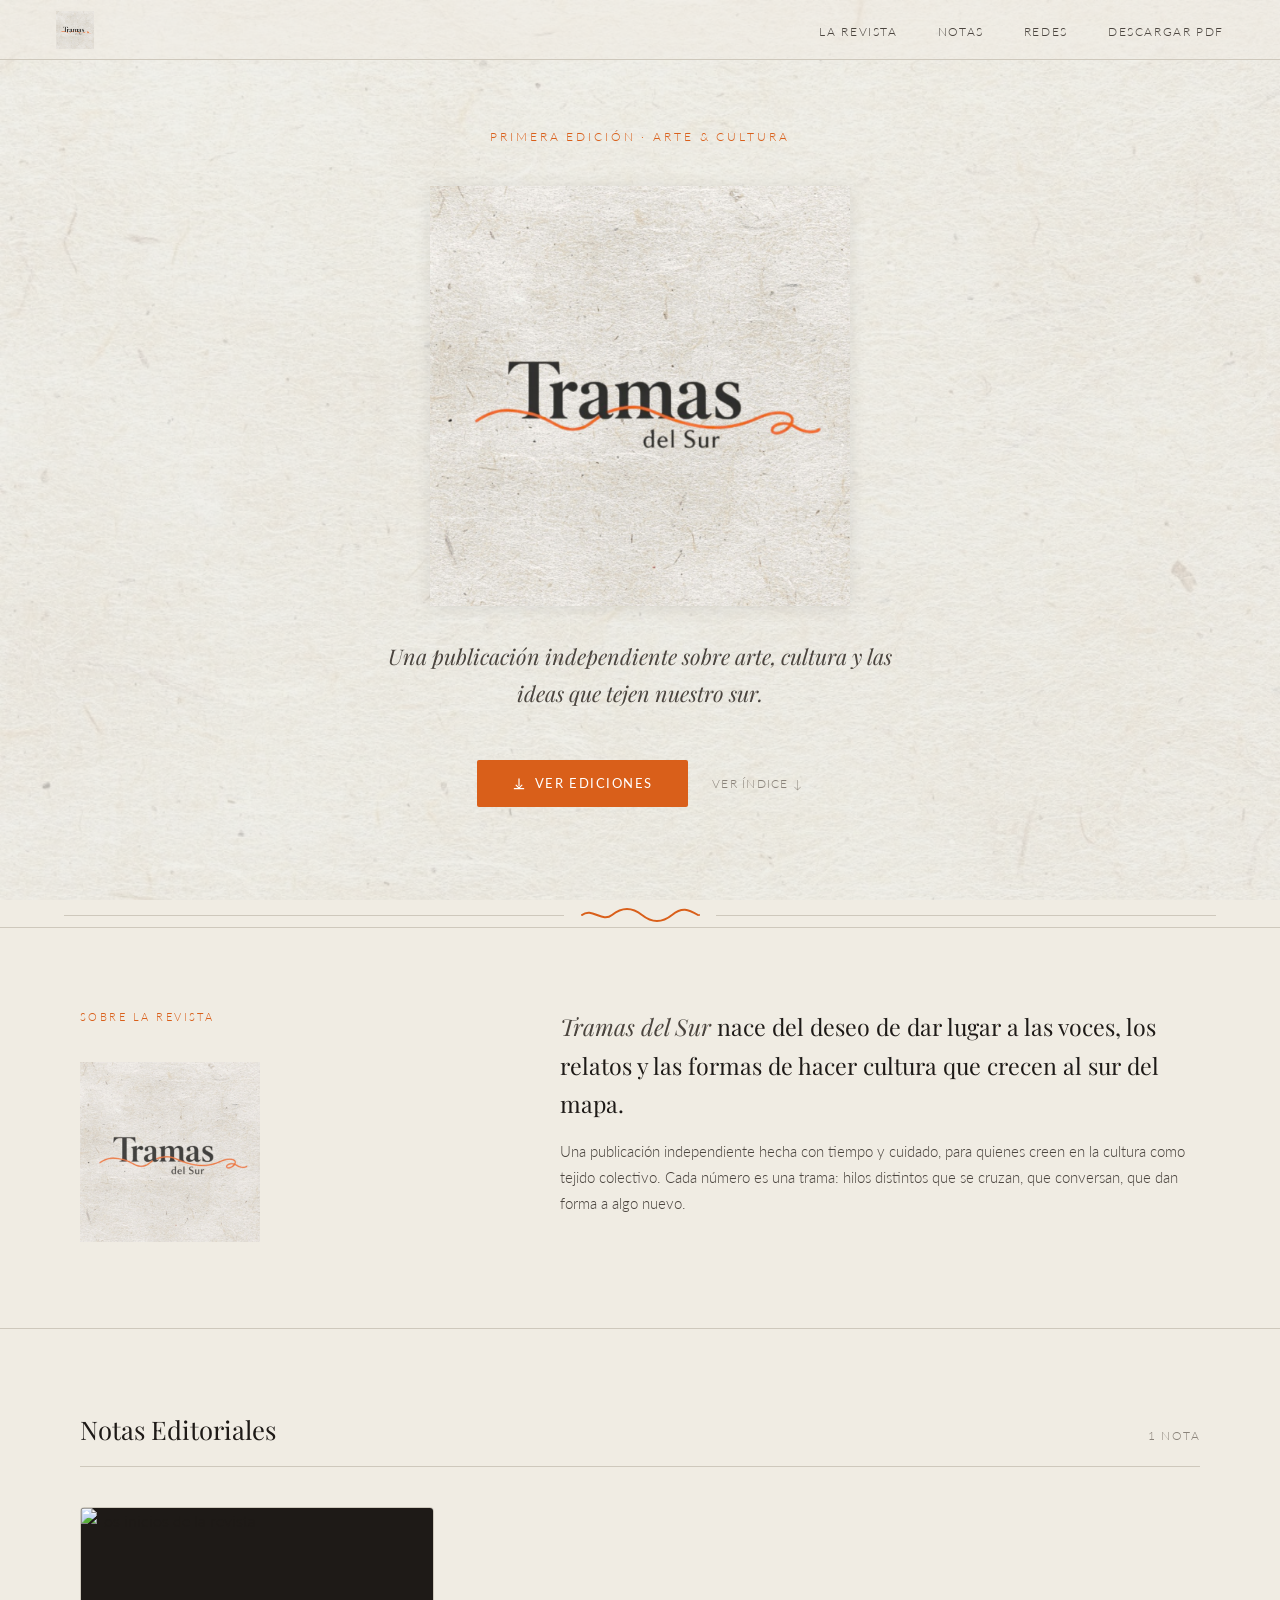
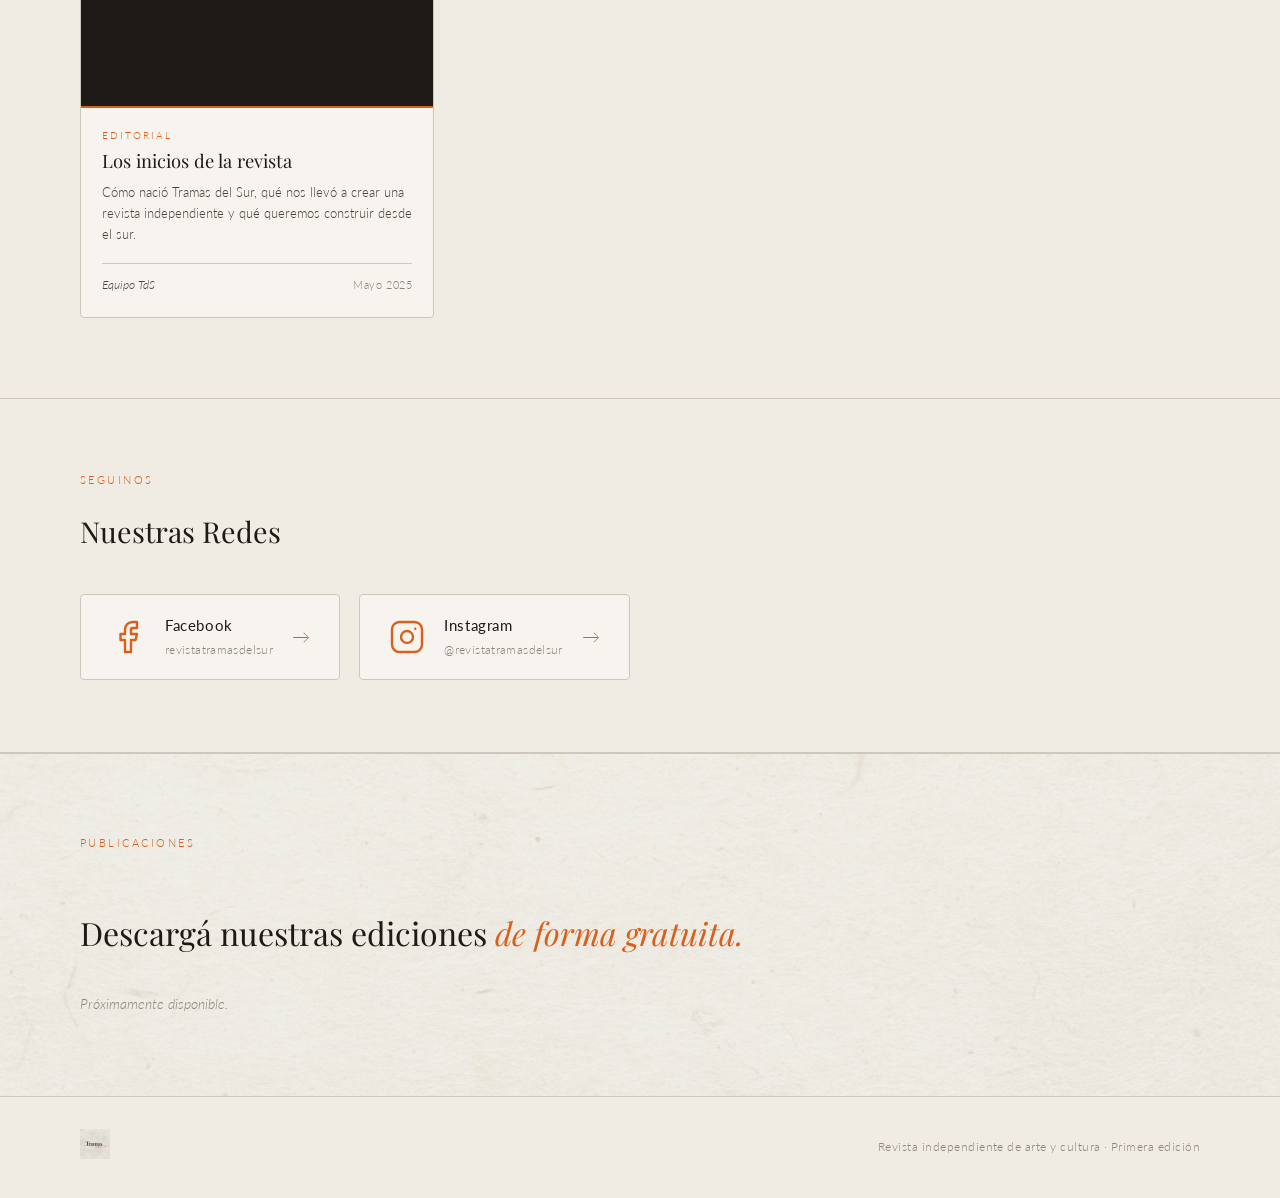
==== index.html @ 33b79761 "agrego notas editoriales" ====
<!DOCTYPE html>
<html lang="es">
<head>
  <meta charset="UTF-8" />
  <meta name="viewport" content="width=device-width, initial-scale=1.0" />
  <title>Tramas del Sur — Revista N°1</title>
  <link rel="preconnect" href="https://fonts.googleapis.com" />
  <link rel="preconnect" href="https://fonts.gstatic.com" crossorigin />
  <link href="https://fonts.googleapis.com/css2?family=Playfair+Display:ital,wght@0,400;0,700;1,400&family=Lato:wght@300;400&display=swap" rel="stylesheet" />
  <style>
    *, *::before, *::after { box-sizing: border-box; margin: 0; padding: 0; }

    :root {
      --ink:      #1e1a17;
      --ink-soft: #4a443e;
      --ink-muted:#8a837a;
      --orange:   #d95f1a;
      --orange-light: #f0813a;
      --paper:    #f0ece3;
      --rule:     #cec8bc;
    }

    html { scroll-behavior: smooth; }

    body {
      background-color: var(--paper);
      background-image: url('imagenes/fondo.jpeg');
      background-size: cover;
      background-attachment: fixed;
      color: var(--ink);
      font-family: 'Lato', sans-serif;
      font-weight: 300;
      font-size: 16px;
      line-height: 1.6;
    }

    /* overlay sobre fondo para no perder legibilidad */
    body::before {
      content: '';
      position: fixed;
      inset: 0;
      background: rgba(240,236,227,0.72);
      z-index: 0;
      pointer-events: none;
    }

    /* todo el contenido encima del overlay */
    nav, main, footer { position: relative; z-index: 1; }

    /* ─── NAV ─── */
    nav {
      position: fixed;
      top: 0; left: 0; right: 0;
      z-index: 100;
      display: flex;
      align-items: center;
      justify-content: space-between;
      padding: 0 3.5rem;
      height: 60px;
      background-image: url('imagenes/fondo.jpeg');
      background-size: cover;
      border-bottom: 1px solid var(--rule);
    }

    nav::before {
      content: '';
      position: absolute;
      inset: 0;
      background: rgba(240,236,227,0.85);
      z-index: 0;
    }

    nav > * { position: relative; z-index: 1; }

    .nav-logo img {
      height: 38px;
      width: auto;
      display: block;
      transition: transform 0.35s cubic-bezier(0.34, 1.56, 0.64, 1);
    }

    .nav-logo img:hover {
      transform: scale(1.12);
    }

    .nav-links {
      display: flex;
      gap: 2.5rem;
      list-style: none;
    }

    .nav-links a {
      font-size: 0.78rem;
      letter-spacing: 0.13em;
      text-transform: uppercase;
      color: var(--ink-soft);
      text-decoration: none;
      transition: color 0.2s;
    }

    .nav-links a:hover { color: var(--orange); }

    /* ─── HERO ─── */
    .hero {
      min-height: 100vh;
      display: flex;
      flex-direction: column;
      align-items: center;
      justify-content: center;
      text-align: center;
      padding: 8rem 2rem 6rem;
    }

    .hero-edition {
      font-size: 0.72rem;
      letter-spacing: 0.25em;
      text-transform: uppercase;
      color: var(--orange);
      margin-bottom: 2.5rem;
    }

    .hero-logo {
      width: min(420px, 80vw);
      margin-bottom: 2rem;
      filter: drop-shadow(0 2px 8px rgba(0,0,0,0.08));
      animation: fadeUp 0.8s 0.2s both;
      transition: transform 0.35s cubic-bezier(0.34, 1.56, 0.64, 1);
      cursor: pointer;
    }

    .hero-logo:hover { transform: scale(1.06); }

    .hero-tagline {
      font-family: 'Playfair Display', serif;
      font-style: italic;
      font-size: clamp(1.05rem, 2.5vw, 1.35rem);
      color: var(--ink-soft);
      max-width: 42ch;
      line-height: 1.7;
      margin-bottom: 3rem;
      animation: fadeUp 0.8s 0.45s both;
    }

    .hero-actions {
      display: flex;
      align-items: center;
      gap: 1.5rem;
      flex-wrap: wrap;
      justify-content: center;
      animation: fadeUp 0.8s 0.6s both;
    }

    .btn-primary {
      display: inline-flex;
      align-items: center;
      gap: 0.55rem;
      padding: 0.85rem 2.2rem;
      background: var(--orange);
      color: #fff;
      font-family: 'Lato', sans-serif;
      font-weight: 400;
      font-size: 0.8rem;
      letter-spacing: 0.12em;
      text-transform: uppercase;
      text-decoration: none;
      border-radius: 2px;
      transition: background 0.2s;
    }

    .btn-primary:hover { background: var(--orange-light); }

    .btn-primary svg {
      width: 14px; height: 14px;
      stroke: #fff; fill: none;
      stroke-width: 2; stroke-linecap: round; stroke-linejoin: round;
    }

    .btn-ghost {
      font-size: 0.78rem;
      letter-spacing: 0.1em;
      text-transform: uppercase;
      color: var(--ink-muted);
      text-decoration: none;
      transition: color 0.2s;
    }

    .btn-ghost:hover { color: var(--orange); }

    /* ─── DIVIDER hilo naranja ─── */
    .thread-divider {
      display: flex;
      align-items: center;
      gap: 1rem;
      padding: 0 4rem;
      margin: 0;
    }

    .thread-line {
      flex: 1;
      height: 1px;
      background: var(--rule);
    }

    .thread-wave {
      flex-shrink: 0;
    }

    /* ─── SECCIONES ─── */
    section {
      padding: 5rem 5rem;
    }

    .section-label {
      font-size: 0.7rem;
      letter-spacing: 0.22em;
      text-transform: uppercase;
      color: var(--orange);
      margin-bottom: 1.2rem;
    }

    /* ─── SOBRE ─── */
    .about {
      display: grid;
      grid-template-columns: 1fr 1.6fr;
      gap: 5rem;
      align-items: start;
      border-top: 1px solid var(--rule);
      border-bottom: 1px solid var(--rule);
    }

    .about-side {
      display: flex;
      flex-direction: column;
      gap: 1rem;
    }

    .about-logo img {
      width: 180px;
      opacity: 0.9;
      transition: transform 0.35s cubic-bezier(0.34, 1.56, 0.64, 1);
      cursor: pointer;
    }

    .about-logo img:hover { transform: scale(1.08); }

    .about-text {
      font-family: 'Playfair Display', serif;
      font-size: 1.45rem;
      font-weight: 400;
      line-height: 1.65;
      color: var(--ink);
    }

    .about-text em { font-style: italic; color: var(--ink-soft); }

    .about-body {
      font-size: 0.92rem;
      color: var(--ink-soft);
      line-height: 1.75;
      margin-top: 1rem;
    }

    /* ─── ÍNDICE ─── */
    #indice { padding-top: 4.5rem; padding-bottom: 4.5rem; }

    .index-header {
      display: flex;
      align-items: baseline;
      justify-content: space-between;
      margin-bottom: 2.5rem;
      padding-bottom: 1rem;
      border-bottom: 1px solid var(--rule);
    }

    .index-h {
      font-family: 'Playfair Display', serif;
      font-size: 1.6rem;
      font-weight: 400;
    }

    .index-num {
      font-size: 0.75rem;
      letter-spacing: 0.12em;
      color: var(--ink-muted);
      text-transform: uppercase;
    }

    .articles-list { display: flex; flex-direction: column; }

    .article-item {
      display: grid;
      grid-template-columns: 2.5rem 1fr auto;
      gap: 1.8rem;
      align-items: start;
      padding: 1.8rem 0.5rem;
      border-bottom: 1px solid var(--rule);
      text-decoration: none;
      color: inherit;
      transition: background 0.15s, padding 0.15s;
      border-radius: 2px;
    }

    .article-item:hover {
      background: rgba(217,95,26,0.05);
      padding-left: 1rem;
      padding-right: 1rem;
      margin: 0 -0.5rem;
    }

    .article-num {
      font-family: 'Playfair Display', serif;
      font-size: 1rem;
      color: var(--orange);
      padding-top: 0.15rem;
    }

    .article-category {
      font-size: 0.67rem;
      letter-spacing: 0.18em;
      text-transform: uppercase;
      color: var(--orange);
      margin-bottom: 0.35rem;
    }

    .article-title {
      font-family: 'Playfair Display', serif;
      font-size: 1.35rem;
      font-weight: 400;
      line-height: 1.25;
      margin-bottom: 0.45rem;
    }

    .article-desc {
      font-size: 0.84rem;
      color: var(--ink-soft);
      line-height: 1.65;
      max-width: 54ch;
    }

    .article-author {
      font-size: 0.74rem;
      color: var(--ink-muted);
      text-align: right;
      white-space: nowrap;
      padding-top: 0.2rem;
      letter-spacing: 0.03em;
    }

    /* ─── REDES ─── */
    .redes {
      padding: 4.5rem 5rem;
      border-top: 1px solid var(--rule);
      border-bottom: 1px solid var(--rule);
    }

    .redes-titulo {
      font-family: 'Playfair Display', serif;
      font-size: 1.8rem;
      font-weight: 400;
      margin-bottom: 2.5rem;
    }

    .redes-grid {
      display: flex;
      gap: 1.2rem;
      flex-wrap: wrap;
    }

    .red-card {
      display: flex;
      align-items: center;
      gap: 1.2rem;
      padding: 1.2rem 1.8rem;
      border: 1px solid var(--rule);
      border-radius: 4px;
      text-decoration: none;
      color: var(--ink);
      background: rgba(255,255,255,0.45);
      transition: border-color 0.2s, background 0.2s, transform 0.25s cubic-bezier(0.34,1.56,0.64,1);
      min-width: 260px;
    }

    .red-card:hover {
      border-color: var(--orange);
      background: rgba(217,95,26,0.05);
      transform: translateY(-3px);
    }

    .red-icon {
      color: var(--orange);
      display: flex;
      align-items: center;
      justify-content: center;
      flex-shrink: 0;
    }

    .red-info {
      display: flex;
      flex-direction: column;
      gap: 0.15rem;
    }

    .red-nombre {
      font-size: 0.92rem;
      font-weight: 400;
      letter-spacing: 0.04em;
    }

    .red-handle {
      font-size: 0.78rem;
      color: var(--ink-muted);
      letter-spacing: 0.03em;
    }

    .red-arrow {
      margin-left: auto;
      color: var(--orange);
      font-size: 1.1rem;
      transition: transform 0.2s;
    }

    .red-card:hover .red-arrow { transform: translateX(4px); }

    @media (max-width: 860px) {
      .redes { padding: 3rem 1.5rem; }
      .red-card { min-width: 100%; }
    }

    /* ─── DESCARGAS DINÁMICAS ─── */
    .cta-band {
      background-image: url('imagenes/fondo.jpeg');
      background-size: cover;
      position: relative;
      overflow: hidden;
      padding: 5rem;
      border-top: 1px solid var(--rule);
    }

    .cta-band::before {
      content: '';
      position: absolute;
      inset: 0;
      background: rgba(240,236,227,0.82);
    }

    .cta-band > * { position: relative; z-index: 1; }

    .cta-inner {
      display: flex;
      flex-direction: column;
      gap: 2.5rem;
    }

    .cta-text {
      font-family: 'Playfair Display', serif;
      font-size: clamp(1.5rem, 3vw, 2rem);
      font-weight: 400;
      line-height: 1.35;
      max-width: 38ch;
    }

    .cta-text em { font-style: italic; color: var(--orange); }

    .downloads-grid {
      display: flex;
      flex-wrap: wrap;
      gap: 1.8rem;
    }

    .downloads-loading,
    .downloads-empty {
      font-size: 0.85rem;
      color: var(--ink-muted);
      font-style: italic;
    }

    /* tarjeta de edición */
    .edition-card {
      display: flex;
      flex-direction: column;
      width: 200px;
      border-radius: 4px;
      overflow: hidden;
      box-shadow: 0 4px 18px rgba(0,0,0,0.10);
      background: var(--paper);
      transition: transform 0.3s cubic-bezier(0.34,1.56,0.64,1), box-shadow 0.3s;
    }

    .edition-card:hover {
      transform: translateY(-6px);
      box-shadow: 0 10px 30px rgba(0,0,0,0.15);
    }

    .edition-cover {
      width: 100%;
      aspect-ratio: 3/4;
      overflow: hidden;
      background: var(--ink);
    }

    .edition-cover img {
      width: 100%;
      height: 100%;
      object-fit: cover;
      display: block;
      transition: transform 0.4s ease;
    }

    .edition-card:hover .edition-cover img {
      transform: scale(1.04);
    }

    .edition-cover-placeholder {
      width: 100%;
      height: 100%;
      display: flex;
      align-items: center;
      justify-content: center;
      background: var(--ink);
    }

    .edition-cover-placeholder span {
      font-family: 'Playfair Display', serif;
      font-size: 2rem;
      color: rgba(255,255,255,0.25);
    }

    .edition-info {
      padding: 1rem 1.1rem 1.1rem;
      display: flex;
      flex-direction: column;
      gap: 0.15rem;
      border-top: 2px solid var(--orange);
    }

    .edition-label {
      font-size: 0.62rem;
      letter-spacing: 0.2em;
      text-transform: uppercase;
      color: var(--ink-muted);
    }

    .edition-num {
      font-family: 'Playfair Display', serif;
      font-size: 1.15rem;
      font-weight: 400;
      color: var(--ink);
      margin-bottom: 0.7rem;
    }

    .edition-btn {
      display: inline-flex;
      align-items: center;
      gap: 0.45rem;
      padding: 0.55rem 1rem;
      background: var(--ink);
      color: #fff;
      font-size: 0.72rem;
      letter-spacing: 0.12em;
      text-transform: uppercase;
      text-decoration: none;
      border-radius: 2px;
      transition: background 0.2s;
      align-self: flex-start;
    }

    .edition-btn:hover { background: var(--orange); }

    .edition-btn svg {
      width: 12px; height: 12px;
      stroke: #fff; fill: none;
      stroke-width: 2.2;
      stroke-linecap: round; stroke-linejoin: round;
      transition: transform 0.2s;
    }

    .edition-btn:hover svg { transform: translateY(2px); }

    @media (max-width: 860px) {
      .cta-band { padding: 3rem 1.5rem; }
      .edition-card { width: calc(50% - 0.9rem); }
    }

    @media (max-width: 480px) {
      .edition-card { width: 100%; max-width: 220px; }
    }

    /* ─── NOTAS EDITORIALES ─── */
    .notas-grid {
      display: grid;
      grid-template-columns: repeat(auto-fill, minmax(260px, 1fr));
      gap: 1.8rem;
    }

    .nota-card {
      display: flex;
      flex-direction: column;
      text-decoration: none;
      color: inherit;
      border-radius: 4px;
      overflow: hidden;
      border: 1px solid var(--rule);
      background: rgba(255,255,255,0.45);
      transition: transform 0.3s cubic-bezier(0.34,1.56,0.64,1), box-shadow 0.3s;
    }

    .nota-card:hover {
      transform: translateY(-5px);
      box-shadow: 0 10px 28px rgba(0,0,0,0.10);
    }

    .nota-thumb {
      width: 100%;
      aspect-ratio: 16/9;
      overflow: hidden;
      background: var(--ink);
    }

    .nota-thumb img {
      width: 100%; height: 100%;
      object-fit: cover;
      display: block;
      transition: transform 0.4s ease;
    }

    .nota-card:hover .nota-thumb img { transform: scale(1.04); }

    .nota-thumb--placeholder {
      display: flex;
      align-items: center;
      justify-content: center;
      background: linear-gradient(135deg, #1e1a17 60%, #3a2e28);
    }

    .nota-thumb--placeholder span {
      font-family: 'Playfair Display', serif;
      font-size: 2.5rem;
      color: rgba(255,255,255,0.15);
    }

    .nota-body {
      padding: 1.2rem 1.3rem 1.4rem;
      display: flex;
      flex-direction: column;
      gap: 0.3rem;
      flex: 1;
      border-top: 2px solid var(--orange);
    }

    .nota-categoria {
      font-size: 0.65rem;
      letter-spacing: 0.2em;
      text-transform: uppercase;
      color: var(--orange);
    }

    .nota-titulo {
      font-family: 'Playfair Display', serif;
      font-size: 1.15rem;
      font-weight: 400;
      line-height: 1.3;
      margin-bottom: 0.3rem;
    }

    .nota-desc {
      font-size: 0.82rem;
      color: var(--ink-soft);
      line-height: 1.6;
      flex: 1;
    }

    .nota-meta {
      display: flex;
      justify-content: space-between;
      align-items: center;
      margin-top: 0.8rem;
      padding-top: 0.7rem;
      border-top: 1px solid var(--rule);
      gap: 0.5rem;
    }

    .nota-autor {
      font-size: 0.75rem;
      color: var(--ink-soft);
      font-style: italic;
    }

    .nota-fecha {
      font-size: 0.7rem;
      color: var(--ink-muted);
      letter-spacing: 0.05em;
      white-space: nowrap;
    }

    @media (max-width: 860px) {
      .notas-grid { grid-template-columns: 1fr 1fr; gap: 1.2rem; }
    }

    @media (max-width: 520px) {
      .notas-grid { grid-template-columns: 1fr; }
    }

    /* ─── FOOTER ─── */
    footer {
      padding: 2rem 5rem;
      border-top: 1px solid var(--rule);
      display: flex;
      align-items: center;
      justify-content: space-between;
      background: rgba(240,236,227,0.6);
    }

    .footer-logo img {
      height: 30px;
      transition: transform 0.35s cubic-bezier(0.34, 1.56, 0.64, 1);
      cursor: pointer;
    }

    .footer-logo img:hover { transform: scale(1.1); }

    .footer-copy {
      font-size: 0.74rem;
      color: var(--ink-muted);
      letter-spacing: 0.04em;
    }

    /* ─── ANIMATIONS ─── */
    @keyframes fadeUp {
      from { opacity: 0; transform: translateY(18px); }
      to   { opacity: 1; transform: translateY(0); }
    }

    .hero-edition { animation: fadeUp 0.6s 0.05s both; }

    /* ─── RESPONSIVE ─── */
    @media (max-width: 860px) {
      nav { padding: 0 1.5rem; }
      .nav-links { display: none; }
      section { padding: 3rem 1.5rem; }
      .about { grid-template-columns: 1fr; gap: 2rem; }
      .article-item { grid-template-columns: 2rem 1fr; }
      .article-author { display: none; }
      .cta-band { flex-direction: column; align-items: flex-start; padding: 3rem 1.5rem; }
      footer { flex-direction: column; gap: 0.6rem; align-items: flex-start; padding: 1.5rem; }
      .thread-divider { padding: 0 1.5rem; }
    }
  </style>
</head>
<body>

  <nav>
    <a href="#" class="nav-logo">
      <img src="imagenes/logo.jpeg" alt="Tramas del Sur" />
    </a>
    <ul class="nav-links">
      <li><a href="#sobre">La revista</a></li>
      <li><a href="#notas">Notas</a></li>
      <li><a href="#redes">Redes</a></li>
      <li><a href="#descargas">Descargar PDF</a></li>
    </ul>
  </nav>

  <main>

    <!-- HERO -->
    <section class="hero">
      <p class="hero-edition">Primera edición · Arte &amp; Cultura</p>
      <img src="imagenes/logo.jpeg" alt="Tramas del Sur" class="hero-logo" />
      <p class="hero-tagline">Una publicación independiente sobre arte, cultura y las ideas que tejen nuestro sur.</p>
      <div class="hero-actions">
        <a href="#descargas" class="btn-primary">
          <svg viewBox="0 0 24 24"><path d="M12 3v12M7 14l5 5 5-5M4 20h16"/></svg>
          Ver ediciones
        </a>
        <a href="#indice" class="btn-ghost">Ver índice ↓</a>
      </div>
    </section>

    <!-- HILO DECORATIVO -->
    <div class="thread-divider">
      <div class="thread-line"></div>
      <svg class="thread-wave" width="120" height="24" viewBox="0 0 120 24" fill="none" xmlns="http://www.w3.org/2000/svg">
        <path d="M2 12 C12 4, 22 20, 32 12 S52 4, 62 12 S82 20, 92 12 S108 6, 118 12" stroke="#d95f1a" stroke-width="2" stroke-linecap="round" fill="none"/>
        <path d="M118 12 Q122 10, 124 8 Q126 10, 124 14 Q122 14, 118 12Z" fill="#d95f1a"/>
      </svg>
      <div class="thread-line"></div>
    </div>

    <!-- SOBRE -->
    <section class="about" id="sobre">
      <div class="about-side">
        <p class="section-label">Sobre la revista</p>
        <div class="about-logo">
          <img src="imagenes/logo.jpeg" alt="Tramas del Sur" />
        </div>
      </div>
      <div>
        <p class="about-text">
          <em>Tramas del Sur</em> nace del deseo de dar lugar a las voces, los relatos y las formas de hacer cultura que crecen al sur del mapa.
        </p>
        <p class="about-body">
          Una publicación independiente hecha con tiempo y cuidado, para quienes creen en la cultura como tejido colectivo. Cada número es una trama: hilos distintos que se cruzan, que conversan, que dan forma a algo nuevo.
        </p>
      </div>
    </section>

    <!-- NOTAS EDITORIALES -->
    <section id="notas">
      <div class="index-header">
        <h2 class="index-h">Notas Editoriales</h2>
        <span class="index-num" id="notas-count"></span>
      </div>
      <div class="notas-grid" id="notas-grid">
        <p class="downloads-loading">Cargando notas…</p>
      </div>
    </section>

    <script>
      (async function() {
        const grid = document.getElementById('notas-grid');
        const count = document.getElementById('notas-count');

        try {
          const res = await fetch('editorial/index.json');
          if (!res.ok) throw new Error('No se encontró el índice');
          const notas = await res.json();

          grid.innerHTML = '';

          if (!notas.length) {
            grid.innerHTML = '<p class="downloads-empty">Próximamente.</p>';
            return;
          }

          count.textContent = notas.length === 1 ? '1 nota' : `${notas.length} notas`;

          notas.forEach((nota, i) => {
            const num = String(i + 1).padStart(2, '0');
            const imgTag = nota.imagen
              ? `<div class="nota-thumb"><img src="editorial/${nota.imagen}" alt="${nota.titulo}" /></div>`
              : `<div class="nota-thumb nota-thumb--placeholder"><span>${num}</span></div>`;

            const card = document.createElement('a');
            card.href = `editorial/${nota.archivo}`;
            card.className = 'nota-card';
            card.innerHTML = `
              ${imgTag}
              <div class="nota-body">
                <p class="nota-categoria">${nota.categoria || 'Nota'}</p>
                <h3 class="nota-titulo">${nota.titulo}</h3>
                <p class="nota-desc">${nota.descripcion || ''}</p>
                <div class="nota-meta">
                  ${nota.autor ? `<span class="nota-autor">${nota.autor}</span>` : ''}
                  ${nota.fecha  ? `<span class="nota-fecha">${nota.fecha}</span>`  : ''}
                </div>
              </div>
            `;
            grid.appendChild(card);
          });

        } catch (e) {
          grid.innerHTML = '<p class="downloads-empty">No hay notas disponibles aún.</p>';
        }
      })();
    </script>

    <!-- REDES -->
    <section class="redes" id="redes">
      <p class="section-label">Seguinos</p>
      <h2 class="redes-titulo">Nuestras Redes</h2>
      <div class="redes-grid">
        <a href="https://www.facebook.com/revistatramasdelsur" target="_blank" rel="noopener" class="red-card">
          <div class="red-icon">
            <svg xmlns="http://www.w3.org/2000/svg" viewBox="0 0 24 24" width="36" height="36" fill="none" stroke="currentColor" stroke-width="1.6" stroke-linecap="round" stroke-linejoin="round">
              <path d="M18 2h-3a5 5 0 0 0-5 5v3H7v4h3v8h4v-8h3l1-4h-4V7a1 1 0 0 1 1-1h3z"/>
            </svg>
          </div>
          <div class="red-info">
            <span class="red-nombre">Facebook</span>
            <span class="red-handle">revistatramasdelsur</span>
          </div>
          <div class="red-arrow">→</div>
        </a>

        <a href="https://www.instagram.com/revistatramasdelsur?igsh=MWpoNmkwczdpbGJtcQ==" target="_blank" rel="noopener" class="red-card">
          <div class="red-icon">
            <svg xmlns="http://www.w3.org/2000/svg" viewBox="0 0 24 24" width="36" height="36" fill="none" stroke="currentColor" stroke-width="1.6" stroke-linecap="round" stroke-linejoin="round">
              <rect x="2" y="2" width="20" height="20" rx="5" ry="5"/>
              <circle cx="12" cy="12" r="4"/>
              <circle cx="17.5" cy="6.5" r="0.8" fill="currentColor" stroke="none"/>
            </svg>
          </div>
          <div class="red-info">
            <span class="red-nombre">Instagram</span>
            <span class="red-handle">@revistatramasdelsur</span>
          </div>
          <div class="red-arrow">→</div>
        </a>
      </div>
    </section>

    <!-- DESCARGAS -->
    <div class="cta-band" id="descargas">
      <div class="cta-inner">
        <p class="section-label">Publicaciones</p>
        <p class="cta-text">Descargá nuestras ediciones <em>de forma gratuita.</em></p>
        <div class="downloads-grid" id="downloads-grid">
          <div class="downloads-loading">Buscando ediciones…</div>
        </div>
      </div>
    </div>

    <script>
      (async function() {
        const grid = document.getElementById('downloads-grid');
        const MAX_EDITIONS = 20;

        async function exists(url) {
          try {
            const r = await fetch(url, { method: 'HEAD' });
            return r.ok;
          } catch { return false; }
        }

        const found = [];
        for (let i = 1; i <= MAX_EDITIONS; i++) {
          const pdf = `documentos/rtds${i}.pdf`;
          if (await exists(pdf)) {
            const img = `documentos/rtds${i}.jpeg`;
            const hasImg = await exists(img);
            found.push({ num: i, pdf, img: hasImg ? img : null });
          }
        }

        grid.innerHTML = '';

        if (found.length === 0) {
          grid.innerHTML = '<p class="downloads-empty">Próximamente disponible.</p>';
          return;
        }

        found.forEach(({ num, pdf, img }) => {
          const card = document.createElement('div');
          card.className = 'edition-card';
          card.innerHTML = `
            <div class="edition-cover">
              ${img
                ? `<img src="${img}" alt="Portada Edición N° ${num}" />`
                : `<div class="edition-cover-placeholder">
                     <span>N°${num}</span>
                   </div>`
              }
            </div>
            <div class="edition-info">
              <span class="edition-label">Edición</span>
              <span class="edition-num">N° ${num}</span>
              <a href="${pdf}" download class="edition-btn">
                <svg viewBox="0 0 24 24" fill="none" stroke="currentColor" stroke-width="2" stroke-linecap="round" stroke-linejoin="round">
                  <path d="M12 3v12M7 14l5 5 5-5M4 20h16"/>
                </svg>
                Descargar
              </a>
            </div>
          `;
          grid.appendChild(card);
        });
      })();
    </script>

  </main>

  <footer>
    <div class="footer-logo">
      <img src="imagenes/logo.jpeg" alt="Tramas del Sur" />
    </div>
    <span class="footer-copy">Revista independiente de arte y cultura · Primera edición</span>
  </footer>

</body>
</html>
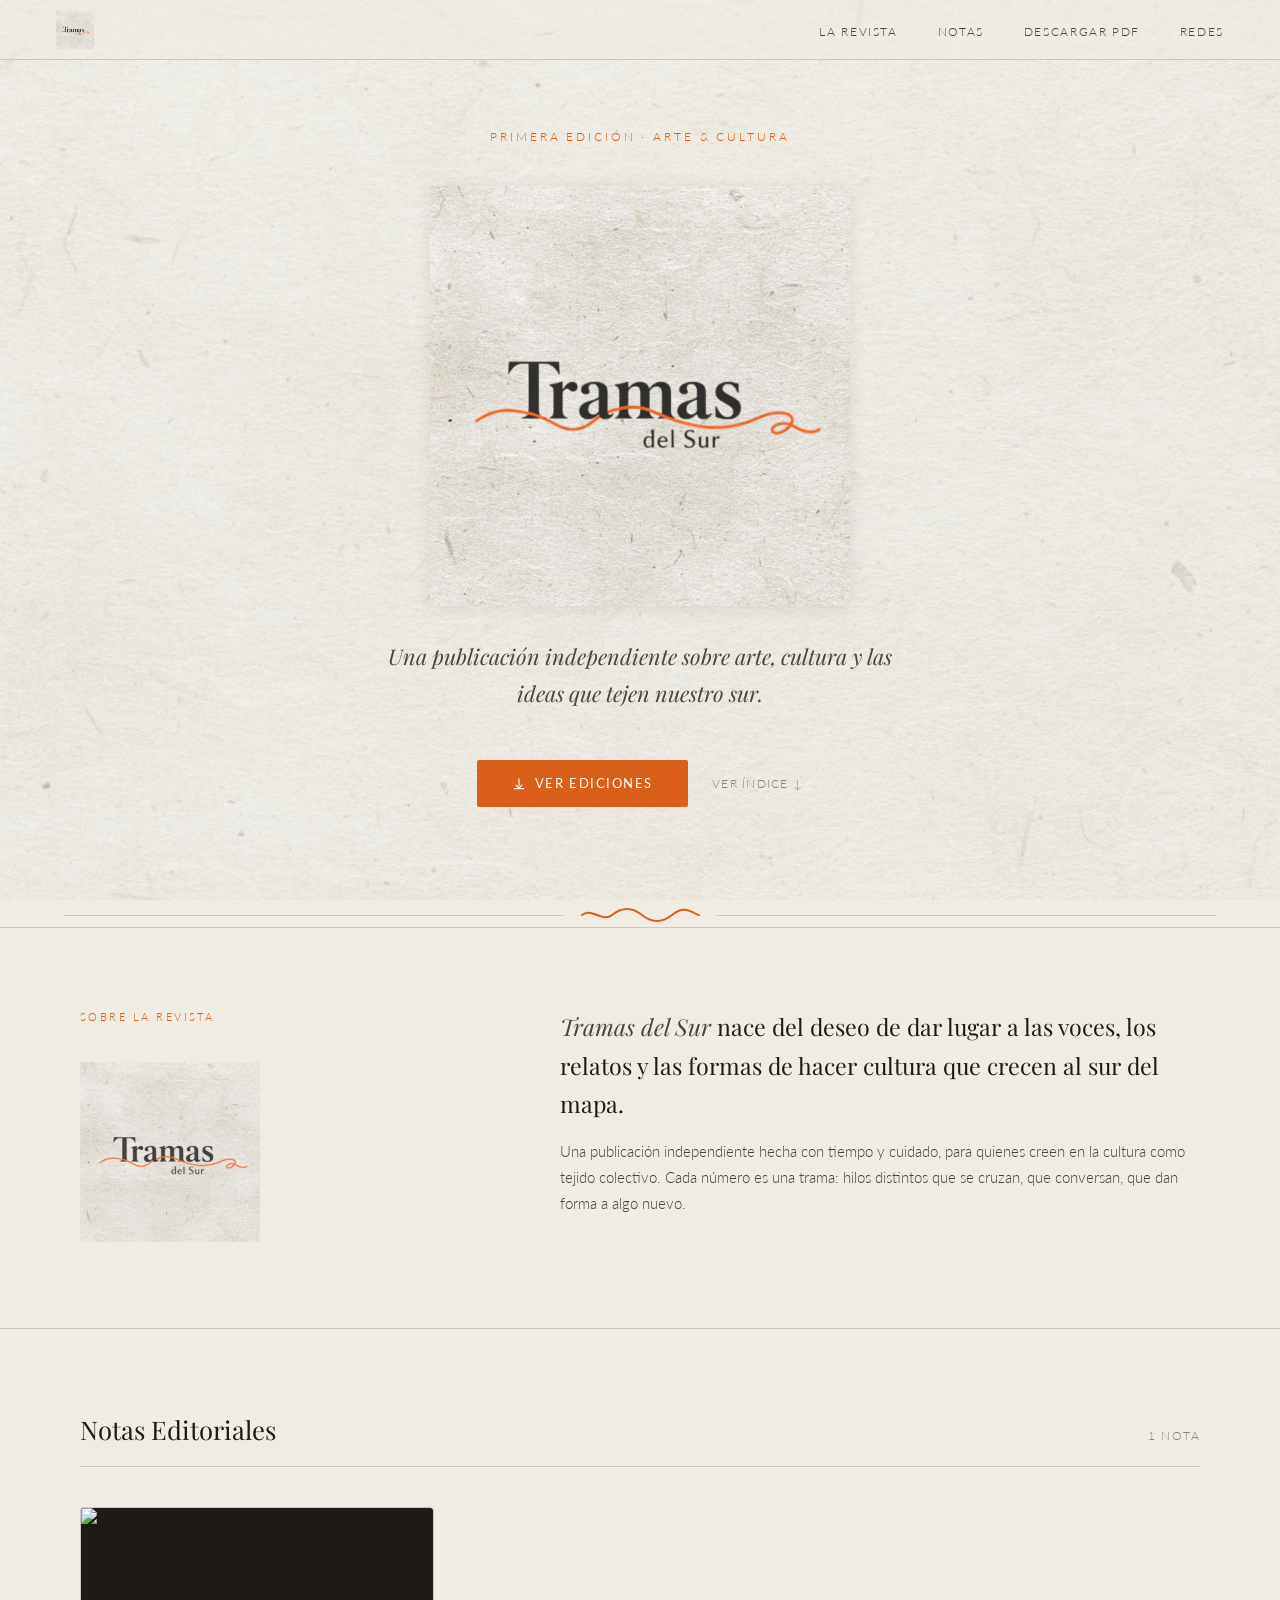
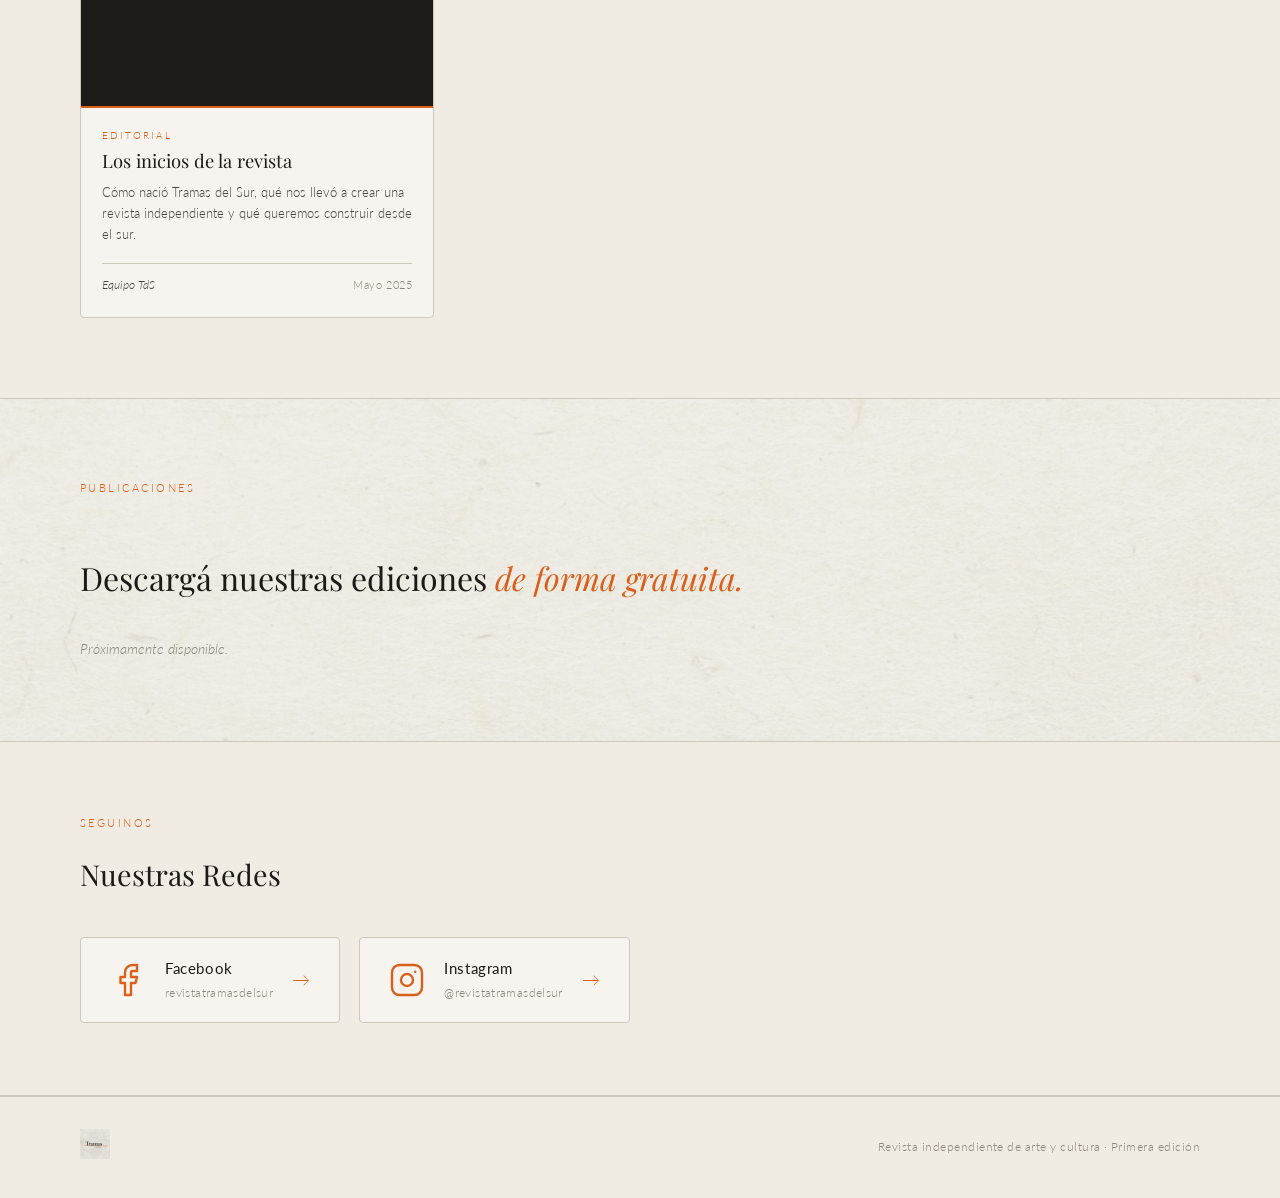
==== commit 6ba51a2a: "orden de secciones" ====
--- a/index.html
+++ b/index.html
@@ -755,8 +755,8 @@
     <ul class="nav-links">
       <li><a href="#sobre">La revista</a></li>
       <li><a href="#notas">Notas</a></li>
+      <li><a href="#descargas">Descargar PDF</a></li>
       <li><a href="#redes">Redes</a></li>
-      <li><a href="#descargas">Descargar PDF</a></li>
     </ul>
   </nav>
 
@@ -804,7 +804,7 @@
       </div>
     </section>
 
-    <!-- NOTAS EDITORIALES -->
+    <!-- 1. NOTAS EDITORIALES -->
     <section id="notas">
       <div class="index-header">
         <h2 class="index-h">Notas Editoriales</h2>
@@ -864,42 +864,7 @@
       })();
     </script>
 
-    <!-- REDES -->
-    <section class="redes" id="redes">
-      <p class="section-label">Seguinos</p>
-      <h2 class="redes-titulo">Nuestras Redes</h2>
-      <div class="redes-grid">
-        <a href="https://www.facebook.com/revistatramasdelsur" target="_blank" rel="noopener" class="red-card">
-          <div class="red-icon">
-            <svg xmlns="http://www.w3.org/2000/svg" viewBox="0 0 24 24" width="36" height="36" fill="none" stroke="currentColor" stroke-width="1.6" stroke-linecap="round" stroke-linejoin="round">
-              <path d="M18 2h-3a5 5 0 0 0-5 5v3H7v4h3v8h4v-8h3l1-4h-4V7a1 1 0 0 1 1-1h3z"/>
-            </svg>
-          </div>
-          <div class="red-info">
-            <span class="red-nombre">Facebook</span>
-            <span class="red-handle">revistatramasdelsur</span>
-          </div>
-          <div class="red-arrow">→</div>
-        </a>
-
-        <a href="https://www.instagram.com/revistatramasdelsur?igsh=MWpoNmkwczdpbGJtcQ==" target="_blank" rel="noopener" class="red-card">
-          <div class="red-icon">
-            <svg xmlns="http://www.w3.org/2000/svg" viewBox="0 0 24 24" width="36" height="36" fill="none" stroke="currentColor" stroke-width="1.6" stroke-linecap="round" stroke-linejoin="round">
-              <rect x="2" y="2" width="20" height="20" rx="5" ry="5"/>
-              <circle cx="12" cy="12" r="4"/>
-              <circle cx="17.5" cy="6.5" r="0.8" fill="currentColor" stroke="none"/>
-            </svg>
-          </div>
-          <div class="red-info">
-            <span class="red-nombre">Instagram</span>
-            <span class="red-handle">@revistatramasdelsur</span>
-          </div>
-          <div class="red-arrow">→</div>
-        </a>
-      </div>
-    </section>
-
-    <!-- DESCARGAS -->
+    <!-- 2. DESCARGAS -->
     <div class="cta-band" id="descargas">
       <div class="cta-inner">
         <p class="section-label">Publicaciones</p>
@@ -967,6 +932,41 @@
       })();
     </script>
 
+    <!-- 3. REDES -->
+    <section class="redes" id="redes">
+      <p class="section-label">Seguinos</p>
+      <h2 class="redes-titulo">Nuestras Redes</h2>
+      <div class="redes-grid">
+        <a href="https://www.facebook.com/revistatramasdelsur" target="_blank" rel="noopener" class="red-card">
+          <div class="red-icon">
+            <svg xmlns="http://www.w3.org/2000/svg" viewBox="0 0 24 24" width="36" height="36" fill="none" stroke="currentColor" stroke-width="1.6" stroke-linecap="round" stroke-linejoin="round">
+              <path d="M18 2h-3a5 5 0 0 0-5 5v3H7v4h3v8h4v-8h3l1-4h-4V7a1 1 0 0 1 1-1h3z"/>
+            </svg>
+          </div>
+          <div class="red-info">
+            <span class="red-nombre">Facebook</span>
+            <span class="red-handle">revistatramasdelsur</span>
+          </div>
+          <div class="red-arrow">→</div>
+        </a>
+
+        <a href="https://www.instagram.com/revistatramasdelsur?igsh=MWpoNmkwczdpbGJtcQ==" target="_blank" rel="noopener" class="red-card">
+          <div class="red-icon">
+            <svg xmlns="http://www.w3.org/2000/svg" viewBox="0 0 24 24" width="36" height="36" fill="none" stroke="currentColor" stroke-width="1.6" stroke-linecap="round" stroke-linejoin="round">
+              <rect x="2" y="2" width="20" height="20" rx="5" ry="5"/>
+              <circle cx="12" cy="12" r="4"/>
+              <circle cx="17.5" cy="6.5" r="0.8" fill="currentColor" stroke="none"/>
+            </svg>
+          </div>
+          <div class="red-info">
+            <span class="red-nombre">Instagram</span>
+            <span class="red-handle">@revistatramasdelsur</span>
+          </div>
+          <div class="red-arrow">→</div>
+        </a>
+      </div>
+    </section>
+
   </main>
 
   <footer>
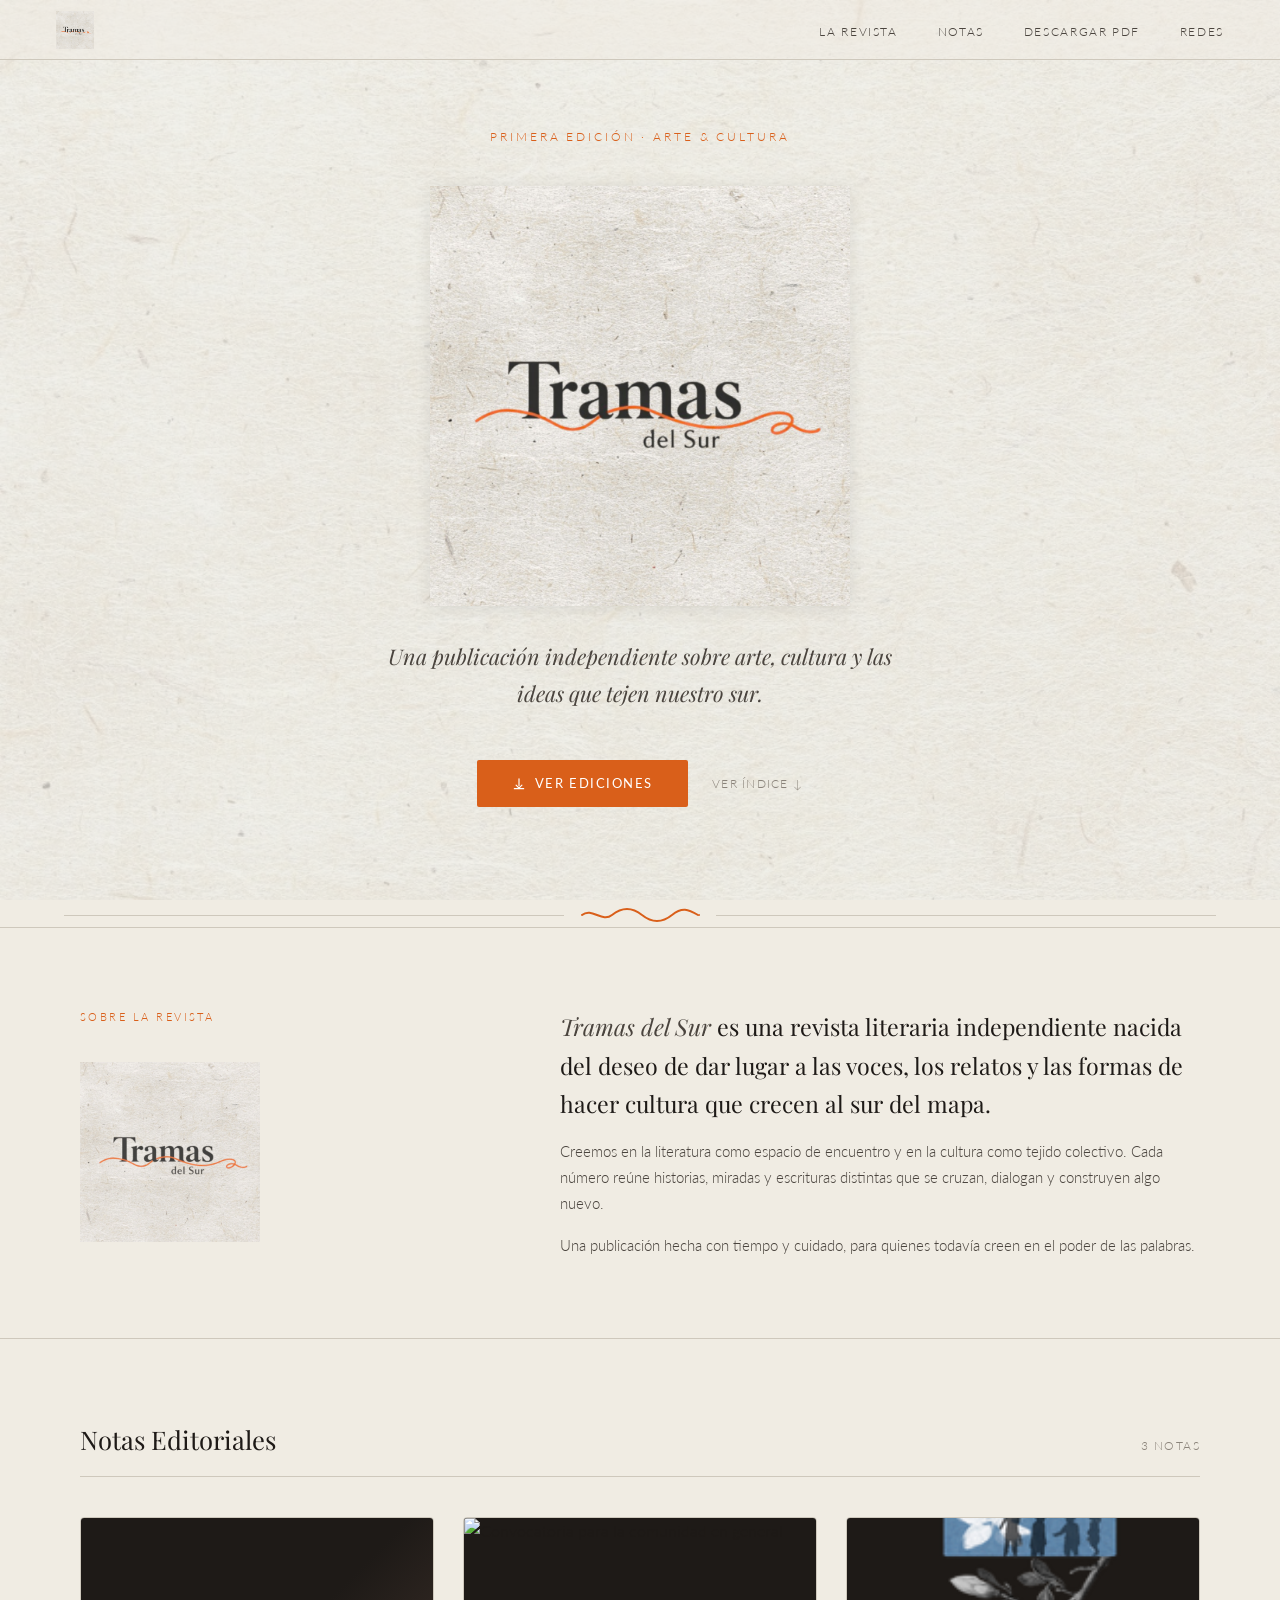
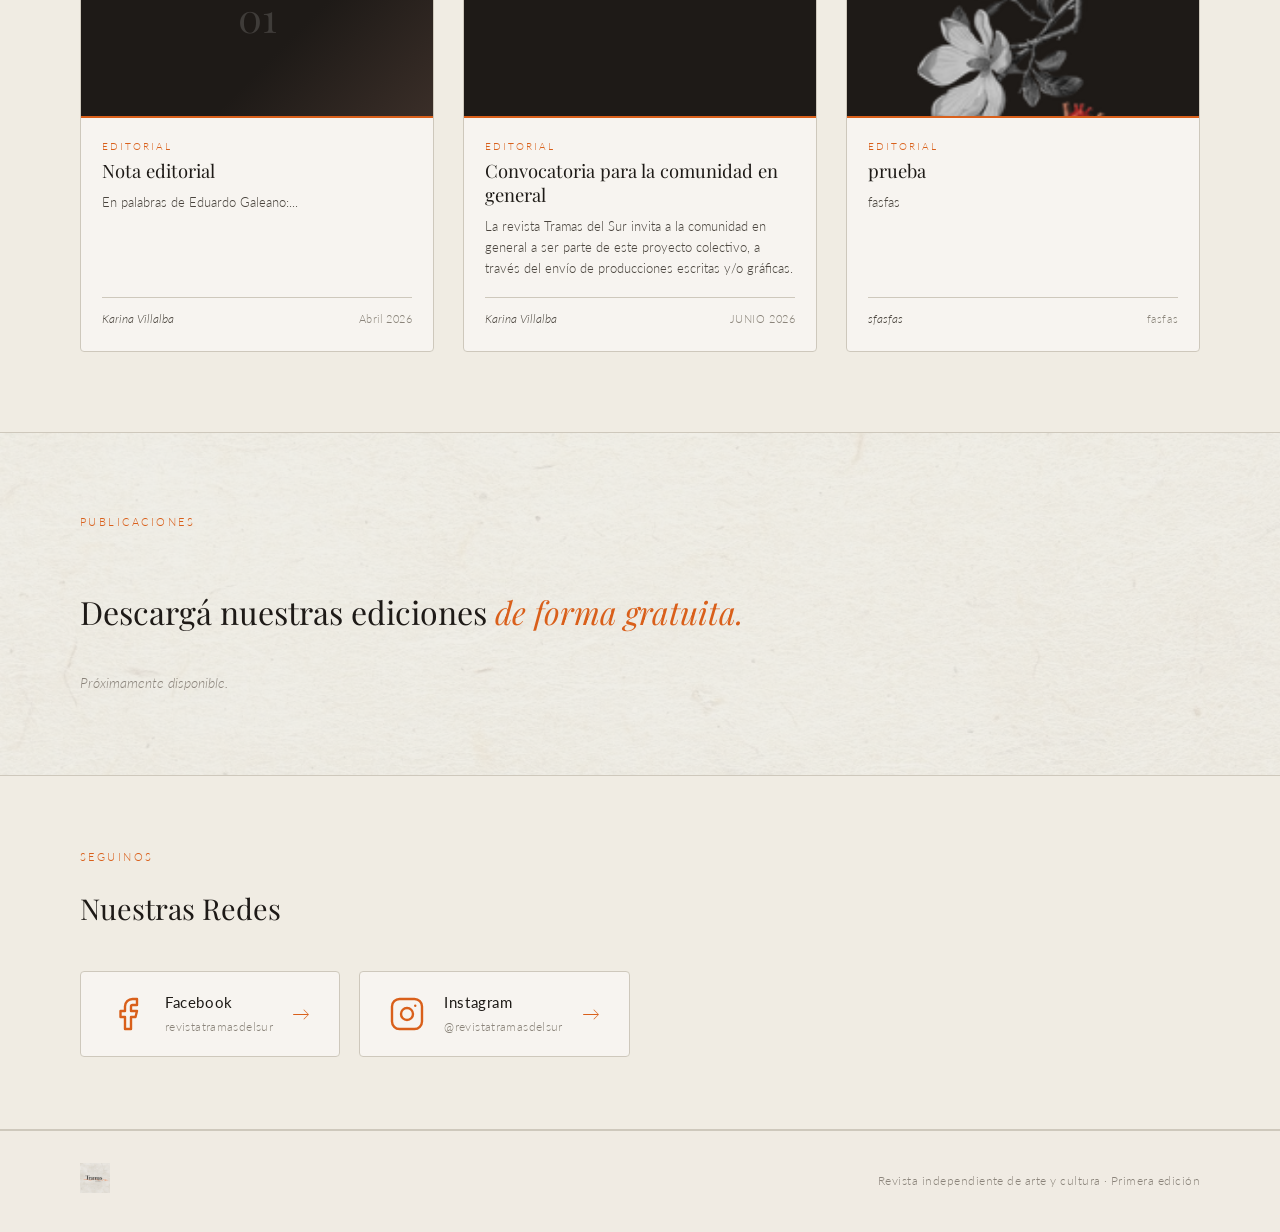
==== commit 0ec14777: "Add files via upload" ====
--- a/index.html
+++ b/index.html
@@ -796,10 +796,13 @@
       </div>
       <div>
         <p class="about-text">
-          <em>Tramas del Sur</em> nace del deseo de dar lugar a las voces, los relatos y las formas de hacer cultura que crecen al sur del mapa.
+          <em>Tramas del Sur</em> es una revista literaria independiente nacida del deseo de dar lugar a las voces, los relatos y las formas de hacer cultura que crecen al sur del mapa.
         </p>
         <p class="about-body">
-          Una publicación independiente hecha con tiempo y cuidado, para quienes creen en la cultura como tejido colectivo. Cada número es una trama: hilos distintos que se cruzan, que conversan, que dan forma a algo nuevo.
+          Creemos en la literatura como espacio de encuentro y en la cultura como tejido colectivo. Cada número reúne historias, miradas y escrituras distintas que se cruzan, dialogan y construyen algo nuevo.
+        </p>
+        <p class="about-body">
+          Una publicación hecha con tiempo y cuidado, para quienes todavía creen en el poder de las palabras.
         </p>
       </div>
     </section>
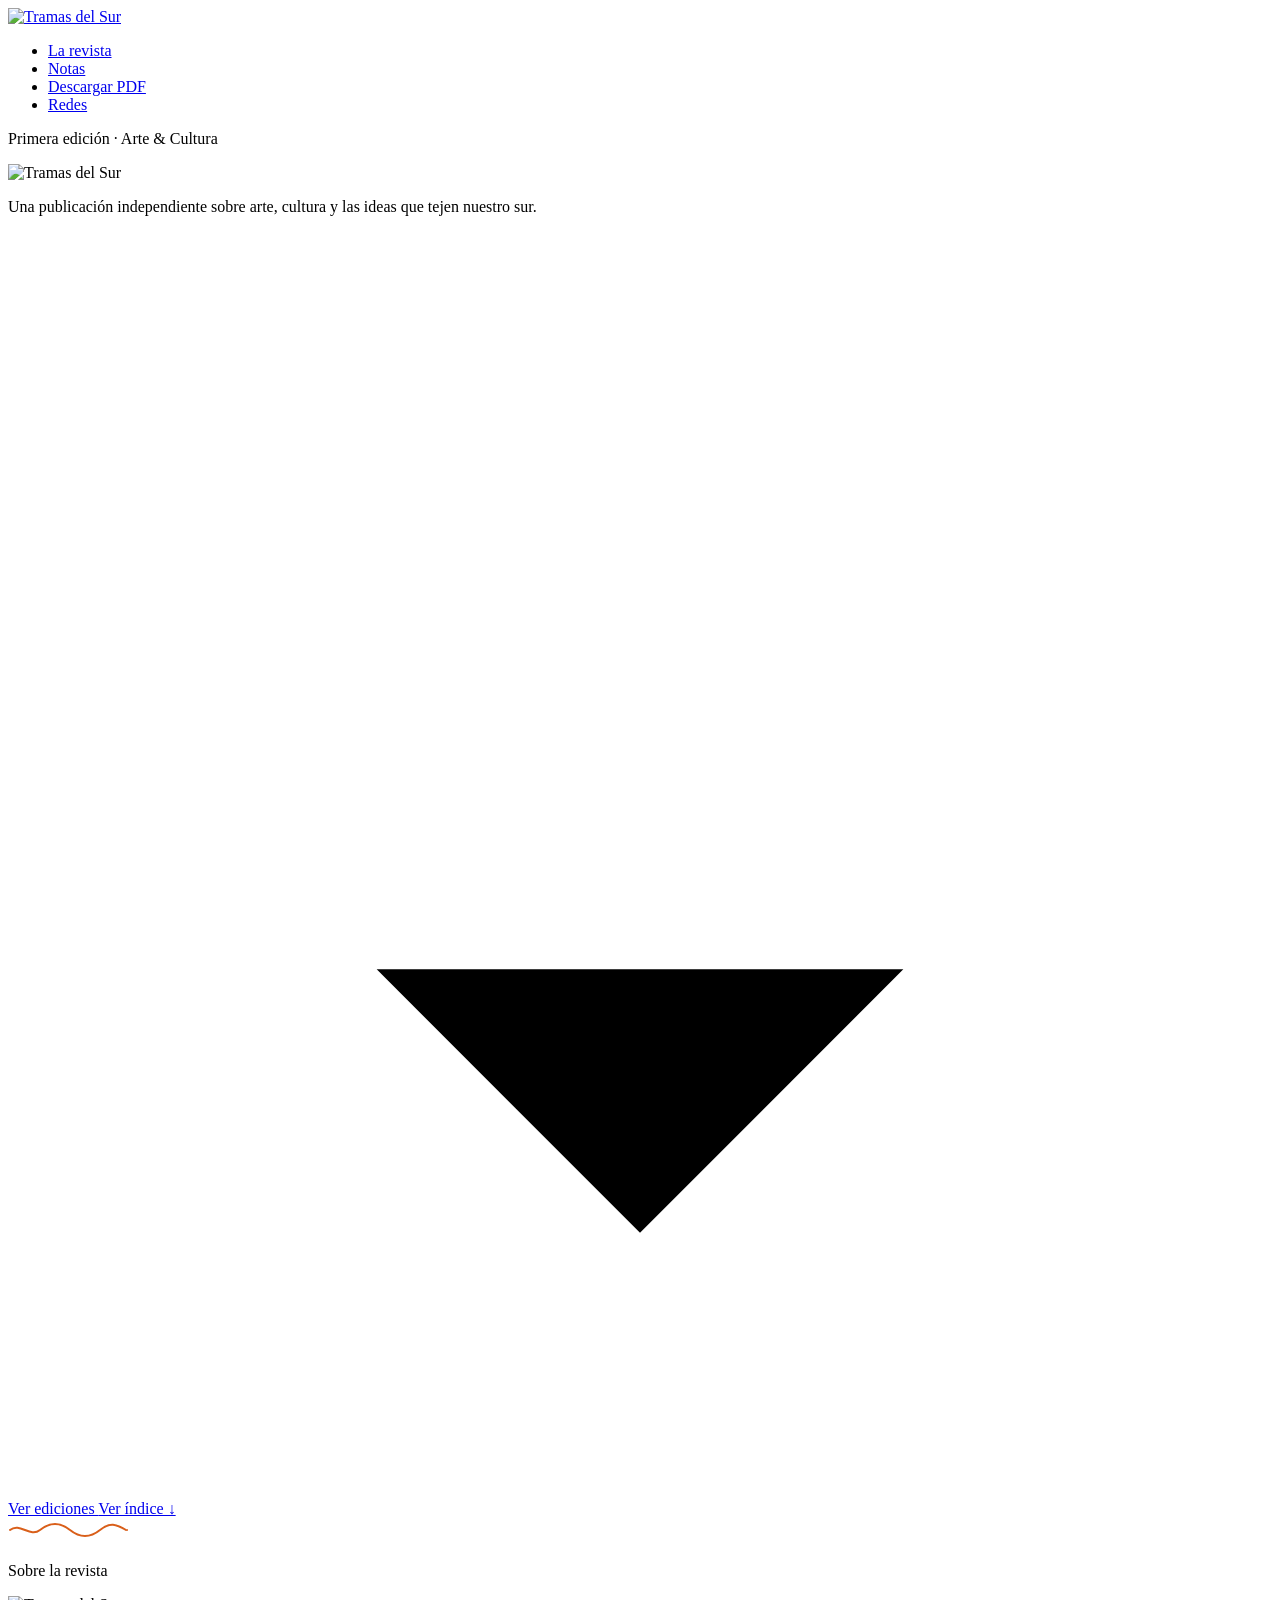
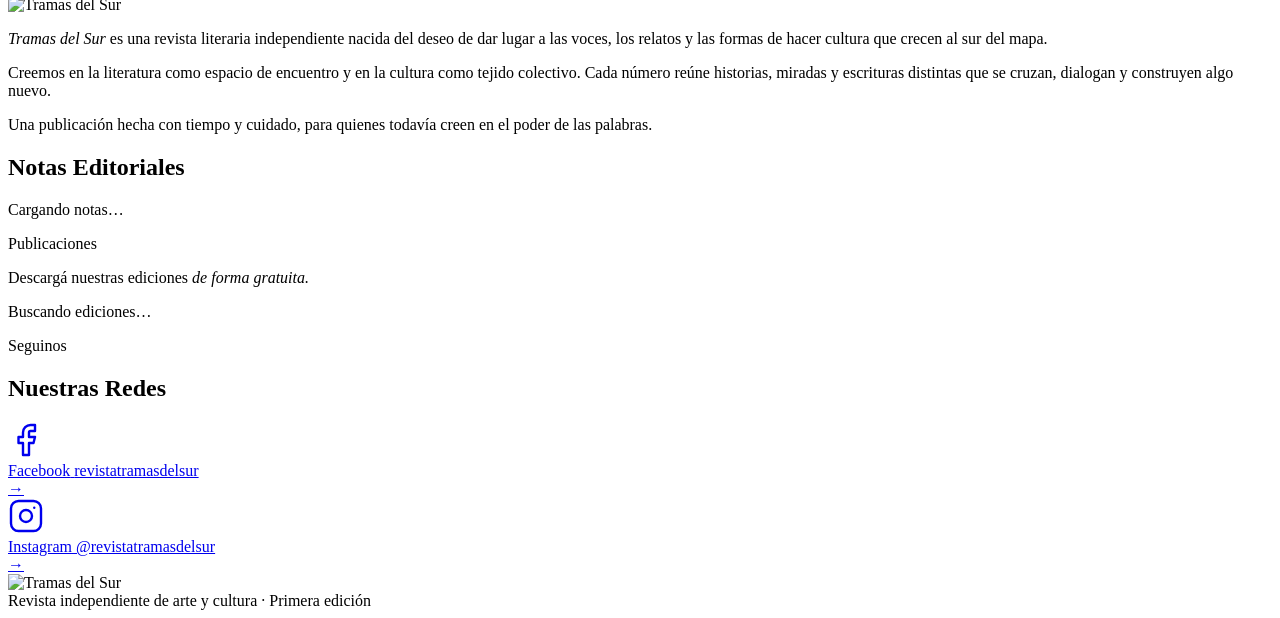
==== commit f0ef78c3: "reorganizacion de paths" ====
--- a/index.html
+++ b/index.html
@@ -3,756 +3,43 @@
 <head>
   <meta charset="UTF-8" />
   <meta name="viewport" content="width=device-width, initial-scale=1.0" />
+  <meta name="description" content="Tramas del Sur — Revista independiente de arte y cultura del sur." />
+
+  <!-- Content Security Policy -->
+  <meta http-equiv="Content-Security-Policy" content="
+    default-src 'self';
+    script-src 'self';
+    style-src 'self' https://fonts.googleapis.com;
+    font-src 'self' https://fonts.gstatic.com;
+    img-src 'self' data:;
+    connect-src 'self';
+    object-src 'none';
+    base-uri 'self';
+    form-action 'self';
+  " />
+
   <title>Tramas del Sur — Revista N°1</title>
+
+  <!-- Preconnect para Google Fonts -->
   <link rel="preconnect" href="https://fonts.googleapis.com" />
   <link rel="preconnect" href="https://fonts.gstatic.com" crossorigin />
-  <link href="https://fonts.googleapis.com/css2?family=Playfair+Display:ital,wght@0,400;0,700;1,400&family=Lato:wght@300;400&display=swap" rel="stylesheet" />
-  <style>
-    *, *::before, *::after { box-sizing: border-box; margin: 0; padding: 0; }
 
-    :root {
-      --ink:      #1e1a17;
-      --ink-soft: #4a443e;
-      --ink-muted:#8a837a;
-      --orange:   #d95f1a;
-      --orange-light: #f0813a;
-      --paper:    #f0ece3;
-      --rule:     #cec8bc;
-    }
+  <!-- Google Fonts -->
+  <link
+    href="https://fonts.googleapis.com/css2?family=Playfair+Display:ital,wght@0,400;0,700;1,400&family=Lato:wght@300;400&display=swap"
+    rel="stylesheet"
+  />
 
-    html { scroll-behavior: smooth; }
-
-    body {
-      background-color: var(--paper);
-      background-image: url('imagenes/fondo.jpeg');
-      background-size: cover;
-      background-attachment: fixed;
-      color: var(--ink);
-      font-family: 'Lato', sans-serif;
-      font-weight: 300;
-      font-size: 16px;
-      line-height: 1.6;
-    }
-
-    /* overlay sobre fondo para no perder legibilidad */
-    body::before {
-      content: '';
-      position: fixed;
-      inset: 0;
-      background: rgba(240,236,227,0.72);
-      z-index: 0;
-      pointer-events: none;
-    }
-
-    /* todo el contenido encima del overlay */
-    nav, main, footer { position: relative; z-index: 1; }
-
-    /* ─── NAV ─── */
-    nav {
-      position: fixed;
-      top: 0; left: 0; right: 0;
-      z-index: 100;
-      display: flex;
-      align-items: center;
-      justify-content: space-between;
-      padding: 0 3.5rem;
-      height: 60px;
-      background-image: url('imagenes/fondo.jpeg');
-      background-size: cover;
-      border-bottom: 1px solid var(--rule);
-    }
-
-    nav::before {
-      content: '';
-      position: absolute;
-      inset: 0;
-      background: rgba(240,236,227,0.85);
-      z-index: 0;
-    }
-
-    nav > * { position: relative; z-index: 1; }
-
-    .nav-logo img {
-      height: 38px;
-      width: auto;
-      display: block;
-      transition: transform 0.35s cubic-bezier(0.34, 1.56, 0.64, 1);
-    }
-
-    .nav-logo img:hover {
-      transform: scale(1.12);
-    }
-
-    .nav-links {
-      display: flex;
-      gap: 2.5rem;
-      list-style: none;
-    }
-
-    .nav-links a {
-      font-size: 0.78rem;
-      letter-spacing: 0.13em;
-      text-transform: uppercase;
-      color: var(--ink-soft);
-      text-decoration: none;
-      transition: color 0.2s;
-    }
-
-    .nav-links a:hover { color: var(--orange); }
-
-    /* ─── HERO ─── */
-    .hero {
-      min-height: 100vh;
-      display: flex;
-      flex-direction: column;
-      align-items: center;
-      justify-content: center;
-      text-align: center;
-      padding: 8rem 2rem 6rem;
-    }
-
-    .hero-edition {
-      font-size: 0.72rem;
-      letter-spacing: 0.25em;
-      text-transform: uppercase;
-      color: var(--orange);
-      margin-bottom: 2.5rem;
-    }
-
-    .hero-logo {
-      width: min(420px, 80vw);
-      margin-bottom: 2rem;
-      filter: drop-shadow(0 2px 8px rgba(0,0,0,0.08));
-      animation: fadeUp 0.8s 0.2s both;
-      transition: transform 0.35s cubic-bezier(0.34, 1.56, 0.64, 1);
-      cursor: pointer;
-    }
-
-    .hero-logo:hover { transform: scale(1.06); }
-
-    .hero-tagline {
-      font-family: 'Playfair Display', serif;
-      font-style: italic;
-      font-size: clamp(1.05rem, 2.5vw, 1.35rem);
-      color: var(--ink-soft);
-      max-width: 42ch;
-      line-height: 1.7;
-      margin-bottom: 3rem;
-      animation: fadeUp 0.8s 0.45s both;
-    }
-
-    .hero-actions {
-      display: flex;
-      align-items: center;
-      gap: 1.5rem;
-      flex-wrap: wrap;
-      justify-content: center;
-      animation: fadeUp 0.8s 0.6s both;
-    }
-
-    .btn-primary {
-      display: inline-flex;
-      align-items: center;
-      gap: 0.55rem;
-      padding: 0.85rem 2.2rem;
-      background: var(--orange);
-      color: #fff;
-      font-family: 'Lato', sans-serif;
-      font-weight: 400;
-      font-size: 0.8rem;
-      letter-spacing: 0.12em;
-      text-transform: uppercase;
-      text-decoration: none;
-      border-radius: 2px;
-      transition: background 0.2s;
-    }
-
-    .btn-primary:hover { background: var(--orange-light); }
-
-    .btn-primary svg {
-      width: 14px; height: 14px;
-      stroke: #fff; fill: none;
-      stroke-width: 2; stroke-linecap: round; stroke-linejoin: round;
-    }
-
-    .btn-ghost {
-      font-size: 0.78rem;
-      letter-spacing: 0.1em;
-      text-transform: uppercase;
-      color: var(--ink-muted);
-      text-decoration: none;
-      transition: color 0.2s;
-    }
-
-    .btn-ghost:hover { color: var(--orange); }
-
-    /* ─── DIVIDER hilo naranja ─── */
-    .thread-divider {
-      display: flex;
-      align-items: center;
-      gap: 1rem;
-      padding: 0 4rem;
-      margin: 0;
-    }
-
-    .thread-line {
-      flex: 1;
-      height: 1px;
-      background: var(--rule);
-    }
-
-    .thread-wave {
-      flex-shrink: 0;
-    }
-
-    /* ─── SECCIONES ─── */
-    section {
-      padding: 5rem 5rem;
-    }
-
-    .section-label {
-      font-size: 0.7rem;
-      letter-spacing: 0.22em;
-      text-transform: uppercase;
-      color: var(--orange);
-      margin-bottom: 1.2rem;
-    }
-
-    /* ─── SOBRE ─── */
-    .about {
-      display: grid;
-      grid-template-columns: 1fr 1.6fr;
-      gap: 5rem;
-      align-items: start;
-      border-top: 1px solid var(--rule);
-      border-bottom: 1px solid var(--rule);
-    }
-
-    .about-side {
-      display: flex;
-      flex-direction: column;
-      gap: 1rem;
-    }
-
-    .about-logo img {
-      width: 180px;
-      opacity: 0.9;
-      transition: transform 0.35s cubic-bezier(0.34, 1.56, 0.64, 1);
-      cursor: pointer;
-    }
-
-    .about-logo img:hover { transform: scale(1.08); }
-
-    .about-text {
-      font-family: 'Playfair Display', serif;
-      font-size: 1.45rem;
-      font-weight: 400;
-      line-height: 1.65;
-      color: var(--ink);
-    }
-
-    .about-text em { font-style: italic; color: var(--ink-soft); }
-
-    .about-body {
-      font-size: 0.92rem;
-      color: var(--ink-soft);
-      line-height: 1.75;
-      margin-top: 1rem;
-    }
-
-    /* ─── ÍNDICE ─── */
-    #indice { padding-top: 4.5rem; padding-bottom: 4.5rem; }
-
-    .index-header {
-      display: flex;
-      align-items: baseline;
-      justify-content: space-between;
-      margin-bottom: 2.5rem;
-      padding-bottom: 1rem;
-      border-bottom: 1px solid var(--rule);
-    }
-
-    .index-h {
-      font-family: 'Playfair Display', serif;
-      font-size: 1.6rem;
-      font-weight: 400;
-    }
-
-    .index-num {
-      font-size: 0.75rem;
-      letter-spacing: 0.12em;
-      color: var(--ink-muted);
-      text-transform: uppercase;
-    }
-
-    .articles-list { display: flex; flex-direction: column; }
-
-    .article-item {
-      display: grid;
-      grid-template-columns: 2.5rem 1fr auto;
-      gap: 1.8rem;
-      align-items: start;
-      padding: 1.8rem 0.5rem;
-      border-bottom: 1px solid var(--rule);
-      text-decoration: none;
-      color: inherit;
-      transition: background 0.15s, padding 0.15s;
-      border-radius: 2px;
-    }
-
-    .article-item:hover {
-      background: rgba(217,95,26,0.05);
-      padding-left: 1rem;
-      padding-right: 1rem;
-      margin: 0 -0.5rem;
-    }
-
-    .article-num {
-      font-family: 'Playfair Display', serif;
-      font-size: 1rem;
-      color: var(--orange);
-      padding-top: 0.15rem;
-    }
-
-    .article-category {
-      font-size: 0.67rem;
-      letter-spacing: 0.18em;
-      text-transform: uppercase;
-      color: var(--orange);
-      margin-bottom: 0.35rem;
-    }
-
-    .article-title {
-      font-family: 'Playfair Display', serif;
-      font-size: 1.35rem;
-      font-weight: 400;
-      line-height: 1.25;
-      margin-bottom: 0.45rem;
-    }
-
-    .article-desc {
-      font-size: 0.84rem;
-      color: var(--ink-soft);
-      line-height: 1.65;
-      max-width: 54ch;
-    }
-
-    .article-author {
-      font-size: 0.74rem;
-      color: var(--ink-muted);
-      text-align: right;
-      white-space: nowrap;
-      padding-top: 0.2rem;
-      letter-spacing: 0.03em;
-    }
-
-    /* ─── REDES ─── */
-    .redes {
-      padding: 4.5rem 5rem;
-      border-top: 1px solid var(--rule);
-      border-bottom: 1px solid var(--rule);
-    }
-
-    .redes-titulo {
-      font-family: 'Playfair Display', serif;
-      font-size: 1.8rem;
-      font-weight: 400;
-      margin-bottom: 2.5rem;
-    }
-
-    .redes-grid {
-      display: flex;
-      gap: 1.2rem;
-      flex-wrap: wrap;
-    }
-
-    .red-card {
-      display: flex;
-      align-items: center;
-      gap: 1.2rem;
-      padding: 1.2rem 1.8rem;
-      border: 1px solid var(--rule);
-      border-radius: 4px;
-      text-decoration: none;
-      color: var(--ink);
-      background: rgba(255,255,255,0.45);
-      transition: border-color 0.2s, background 0.2s, transform 0.25s cubic-bezier(0.34,1.56,0.64,1);
-      min-width: 260px;
-    }
-
-    .red-card:hover {
-      border-color: var(--orange);
-      background: rgba(217,95,26,0.05);
-      transform: translateY(-3px);
-    }
-
-    .red-icon {
-      color: var(--orange);
-      display: flex;
-      align-items: center;
-      justify-content: center;
-      flex-shrink: 0;
-    }
-
-    .red-info {
-      display: flex;
-      flex-direction: column;
-      gap: 0.15rem;
-    }
-
-    .red-nombre {
-      font-size: 0.92rem;
-      font-weight: 400;
-      letter-spacing: 0.04em;
-    }
-
-    .red-handle {
-      font-size: 0.78rem;
-      color: var(--ink-muted);
-      letter-spacing: 0.03em;
-    }
-
-    .red-arrow {
-      margin-left: auto;
-      color: var(--orange);
-      font-size: 1.1rem;
-      transition: transform 0.2s;
-    }
-
-    .red-card:hover .red-arrow { transform: translateX(4px); }
-
-    @media (max-width: 860px) {
-      .redes { padding: 3rem 1.5rem; }
-      .red-card { min-width: 100%; }
-    }
-
-    /* ─── DESCARGAS DINÁMICAS ─── */
-    .cta-band {
-      background-image: url('imagenes/fondo.jpeg');
-      background-size: cover;
-      position: relative;
-      overflow: hidden;
-      padding: 5rem;
-      border-top: 1px solid var(--rule);
-    }
-
-    .cta-band::before {
-      content: '';
-      position: absolute;
-      inset: 0;
-      background: rgba(240,236,227,0.82);
-    }
-
-    .cta-band > * { position: relative; z-index: 1; }
-
-    .cta-inner {
-      display: flex;
-      flex-direction: column;
-      gap: 2.5rem;
-    }
-
-    .cta-text {
-      font-family: 'Playfair Display', serif;
-      font-size: clamp(1.5rem, 3vw, 2rem);
-      font-weight: 400;
-      line-height: 1.35;
-      max-width: 38ch;
-    }
-
-    .cta-text em { font-style: italic; color: var(--orange); }
-
-    .downloads-grid {
-      display: flex;
-      flex-wrap: wrap;
-      gap: 1.8rem;
-    }
-
-    .downloads-loading,
-    .downloads-empty {
-      font-size: 0.85rem;
-      color: var(--ink-muted);
-      font-style: italic;
-    }
-
-    /* tarjeta de edición */
-    .edition-card {
-      display: flex;
-      flex-direction: column;
-      width: 200px;
-      border-radius: 4px;
-      overflow: hidden;
-      box-shadow: 0 4px 18px rgba(0,0,0,0.10);
-      background: var(--paper);
-      transition: transform 0.3s cubic-bezier(0.34,1.56,0.64,1), box-shadow 0.3s;
-    }
-
-    .edition-card:hover {
-      transform: translateY(-6px);
-      box-shadow: 0 10px 30px rgba(0,0,0,0.15);
-    }
-
-    .edition-cover {
-      width: 100%;
-      aspect-ratio: 3/4;
-      overflow: hidden;
-      background: var(--ink);
-    }
-
-    .edition-cover img {
-      width: 100%;
-      height: 100%;
-      object-fit: cover;
-      display: block;
-      transition: transform 0.4s ease;
-    }
-
-    .edition-card:hover .edition-cover img {
-      transform: scale(1.04);
-    }
-
-    .edition-cover-placeholder {
-      width: 100%;
-      height: 100%;
-      display: flex;
-      align-items: center;
-      justify-content: center;
-      background: var(--ink);
-    }
-
-    .edition-cover-placeholder span {
-      font-family: 'Playfair Display', serif;
-      font-size: 2rem;
-      color: rgba(255,255,255,0.25);
-    }
-
-    .edition-info {
-      padding: 1rem 1.1rem 1.1rem;
-      display: flex;
-      flex-direction: column;
-      gap: 0.15rem;
-      border-top: 2px solid var(--orange);
-    }
-
-    .edition-label {
-      font-size: 0.62rem;
-      letter-spacing: 0.2em;
-      text-transform: uppercase;
-      color: var(--ink-muted);
-    }
-
-    .edition-num {
-      font-family: 'Playfair Display', serif;
-      font-size: 1.15rem;
-      font-weight: 400;
-      color: var(--ink);
-      margin-bottom: 0.7rem;
-    }
-
-    .edition-btn {
-      display: inline-flex;
-      align-items: center;
-      gap: 0.45rem;
-      padding: 0.55rem 1rem;
-      background: var(--ink);
-      color: #fff;
-      font-size: 0.72rem;
-      letter-spacing: 0.12em;
-      text-transform: uppercase;
-      text-decoration: none;
-      border-radius: 2px;
-      transition: background 0.2s;
-      align-self: flex-start;
-    }
-
-    .edition-btn:hover { background: var(--orange); }
-
-    .edition-btn svg {
-      width: 12px; height: 12px;
-      stroke: #fff; fill: none;
-      stroke-width: 2.2;
-      stroke-linecap: round; stroke-linejoin: round;
-      transition: transform 0.2s;
-    }
-
-    .edition-btn:hover svg { transform: translateY(2px); }
-
-    @media (max-width: 860px) {
-      .cta-band { padding: 3rem 1.5rem; }
-      .edition-card { width: calc(50% - 0.9rem); }
-    }
-
-    @media (max-width: 480px) {
-      .edition-card { width: 100%; max-width: 220px; }
-    }
-
-    /* ─── NOTAS EDITORIALES ─── */
-    .notas-grid {
-      display: grid;
-      grid-template-columns: repeat(auto-fill, minmax(260px, 1fr));
-      gap: 1.8rem;
-    }
-
-    .nota-card {
-      display: flex;
-      flex-direction: column;
-      text-decoration: none;
-      color: inherit;
-      border-radius: 4px;
-      overflow: hidden;
-      border: 1px solid var(--rule);
-      background: rgba(255,255,255,0.45);
-      transition: transform 0.3s cubic-bezier(0.34,1.56,0.64,1), box-shadow 0.3s;
-    }
-
-    .nota-card:hover {
-      transform: translateY(-5px);
-      box-shadow: 0 10px 28px rgba(0,0,0,0.10);
-    }
-
-    .nota-thumb {
-      width: 100%;
-      aspect-ratio: 16/9;
-      overflow: hidden;
-      background: var(--ink);
-    }
-
-    .nota-thumb img {
-      width: 100%; height: 100%;
-      object-fit: cover;
-      display: block;
-      transition: transform 0.4s ease;
-    }
-
-    .nota-card:hover .nota-thumb img { transform: scale(1.04); }
-
-    .nota-thumb--placeholder {
-      display: flex;
-      align-items: center;
-      justify-content: center;
-      background: linear-gradient(135deg, #1e1a17 60%, #3a2e28);
-    }
-
-    .nota-thumb--placeholder span {
-      font-family: 'Playfair Display', serif;
-      font-size: 2.5rem;
-      color: rgba(255,255,255,0.15);
-    }
-
-    .nota-body {
-      padding: 1.2rem 1.3rem 1.4rem;
-      display: flex;
-      flex-direction: column;
-      gap: 0.3rem;
-      flex: 1;
-      border-top: 2px solid var(--orange);
-    }
-
-    .nota-categoria {
-      font-size: 0.65rem;
-      letter-spacing: 0.2em;
-      text-transform: uppercase;
-      color: var(--orange);
-    }
-
-    .nota-titulo {
-      font-family: 'Playfair Display', serif;
-      font-size: 1.15rem;
-      font-weight: 400;
-      line-height: 1.3;
-      margin-bottom: 0.3rem;
-    }
-
-    .nota-desc {
-      font-size: 0.82rem;
-      color: var(--ink-soft);
-      line-height: 1.6;
-      flex: 1;
-    }
-
-    .nota-meta {
-      display: flex;
-      justify-content: space-between;
-      align-items: center;
-      margin-top: 0.8rem;
-      padding-top: 0.7rem;
-      border-top: 1px solid var(--rule);
-      gap: 0.5rem;
-    }
-
-    .nota-autor {
-      font-size: 0.75rem;
-      color: var(--ink-soft);
-      font-style: italic;
-    }
-
-    .nota-fecha {
-      font-size: 0.7rem;
-      color: var(--ink-muted);
-      letter-spacing: 0.05em;
-      white-space: nowrap;
-    }
-
-    @media (max-width: 860px) {
-      .notas-grid { grid-template-columns: 1fr 1fr; gap: 1.2rem; }
-    }
-
-    @media (max-width: 520px) {
-      .notas-grid { grid-template-columns: 1fr; }
-    }
-
-    /* ─── FOOTER ─── */
-    footer {
-      padding: 2rem 5rem;
-      border-top: 1px solid var(--rule);
-      display: flex;
-      align-items: center;
-      justify-content: space-between;
-      background: rgba(240,236,227,0.6);
-    }
-
-    .footer-logo img {
-      height: 30px;
-      transition: transform 0.35s cubic-bezier(0.34, 1.56, 0.64, 1);
-      cursor: pointer;
-    }
-
-    .footer-logo img:hover { transform: scale(1.1); }
-
-    .footer-copy {
-      font-size: 0.74rem;
-      color: var(--ink-muted);
-      letter-spacing: 0.04em;
-    }
-
-    /* ─── ANIMATIONS ─── */
-    @keyframes fadeUp {
-      from { opacity: 0; transform: translateY(18px); }
-      to   { opacity: 1; transform: translateY(0); }
-    }
-
-    .hero-edition { animation: fadeUp 0.6s 0.05s both; }
-
-    /* ─── RESPONSIVE ─── */
-    @media (max-width: 860px) {
-      nav { padding: 0 1.5rem; }
-      .nav-links { display: none; }
-      section { padding: 3rem 1.5rem; }
-      .about { grid-template-columns: 1fr; gap: 2rem; }
-      .article-item { grid-template-columns: 2rem 1fr; }
-      .article-author { display: none; }
-      .cta-band { flex-direction: column; align-items: flex-start; padding: 3rem 1.5rem; }
-      footer { flex-direction: column; gap: 0.6rem; align-items: flex-start; padding: 1.5rem; }
-      .thread-divider { padding: 0 1.5rem; }
-    }
-  </style>
+  <!-- Estilos externos -->
+  <link rel="stylesheet" href="assets/css/styles.css" />
 </head>
 <body>
 
-  <nav>
-    <a href="#" class="nav-logo">
-      <img src="imagenes/logo.jpeg" alt="Tramas del Sur" />
+  <nav aria-label="Navegación principal">
+    <a href="#" class="nav-logo" aria-label="Tramas del Sur — Inicio">
+      <img src="assets/img/logo/logo.jpeg" alt="Tramas del Sur" />
     </a>
-    <ul class="nav-links">
+    <ul class="nav-links" role="list">
       <li><a href="#sobre">La revista</a></li>
       <li><a href="#notas">Notas</a></li>
       <li><a href="#descargas">Descargar PDF</a></li>
@@ -763,13 +50,17 @@
   <main>
 
     <!-- HERO -->
-    <section class="hero">
+    <section class="hero" aria-labelledby="hero-heading">
       <p class="hero-edition">Primera edición · Arte &amp; Cultura</p>
-      <img src="imagenes/logo.jpeg" alt="Tramas del Sur" class="hero-logo" />
-      <p class="hero-tagline">Una publicación independiente sobre arte, cultura y las ideas que tejen nuestro sur.</p>
+      <img src="assets/img/logo/logo.jpeg" alt="Tramas del Sur" class="hero-logo" />
+      <p id="hero-heading" class="hero-tagline">
+        Una publicación independiente sobre arte, cultura y las ideas que tejen nuestro sur.
+      </p>
       <div class="hero-actions">
         <a href="#descargas" class="btn-primary">
-          <svg viewBox="0 0 24 24"><path d="M12 3v12M7 14l5 5 5-5M4 20h16"/></svg>
+          <svg viewBox="0 0 24 24" aria-hidden="true" focusable="false">
+            <path d="M12 3v12M7 14l5 5 5-5M4 20h16"/>
+          </svg>
           Ver ediciones
         </a>
         <a href="#indice" class="btn-ghost">Ver índice ↓</a>
@@ -777,7 +68,7 @@
     </section>
 
     <!-- HILO DECORATIVO -->
-    <div class="thread-divider">
+    <div class="thread-divider" aria-hidden="true">
       <div class="thread-line"></div>
       <svg class="thread-wave" width="120" height="24" viewBox="0 0 120 24" fill="none" xmlns="http://www.w3.org/2000/svg">
         <path d="M2 12 C12 4, 22 20, 32 12 S52 4, 62 12 S82 20, 92 12 S108 6, 118 12" stroke="#d95f1a" stroke-width="2" stroke-linecap="round" fill="none"/>
@@ -787,11 +78,11 @@
     </div>
 
     <!-- SOBRE -->
-    <section class="about" id="sobre">
+    <section class="about" id="sobre" aria-labelledby="sobre-heading">
       <div class="about-side">
-        <p class="section-label">Sobre la revista</p>
+        <p class="section-label" id="sobre-heading">Sobre la revista</p>
         <div class="about-logo">
-          <img src="imagenes/logo.jpeg" alt="Tramas del Sur" />
+          <img src="assets/img/logo/logo.jpeg" alt="Tramas del Sur" />
         </div>
       </div>
       <div>
@@ -808,140 +99,40 @@
     </section>
 
     <!-- 1. NOTAS EDITORIALES -->
-    <section id="notas">
+    <section id="notas" aria-labelledby="notas-heading">
       <div class="index-header">
-        <h2 class="index-h">Notas Editoriales</h2>
-        <span class="index-num" id="notas-count"></span>
+        <h2 class="index-h" id="notas-heading">Notas Editoriales</h2>
+        <span class="index-num" id="notas-count" aria-live="polite"></span>
       </div>
-      <div class="notas-grid" id="notas-grid">
+      <div class="notas-grid" id="notas-grid" aria-live="polite" aria-busy="true">
         <p class="downloads-loading">Cargando notas…</p>
       </div>
     </section>
 
-    <script>
-      (async function() {
-        const grid = document.getElementById('notas-grid');
-        const count = document.getElementById('notas-count');
-
-        try {
-          const res = await fetch('editorial/index.json');
-          if (!res.ok) throw new Error('No se encontró el índice');
-          const notas = await res.json();
-
-          grid.innerHTML = '';
-
-          if (!notas.length) {
-            grid.innerHTML = '<p class="downloads-empty">Próximamente.</p>';
-            return;
-          }
-
-          count.textContent = notas.length === 1 ? '1 nota' : `${notas.length} notas`;
-
-          notas.forEach((nota, i) => {
-            const num = String(i + 1).padStart(2, '0');
-            const imgTag = nota.imagen
-              ? `<div class="nota-thumb"><img src="editorial/${nota.imagen}" alt="${nota.titulo}" /></div>`
-              : `<div class="nota-thumb nota-thumb--placeholder"><span>${num}</span></div>`;
-
-            const card = document.createElement('a');
-            card.href = `editorial/${nota.archivo}`;
-            card.className = 'nota-card';
-            card.innerHTML = `
-              ${imgTag}
-              <div class="nota-body">
-                <p class="nota-categoria">${nota.categoria || 'Nota'}</p>
-                <h3 class="nota-titulo">${nota.titulo}</h3>
-                <p class="nota-desc">${nota.descripcion || ''}</p>
-                <div class="nota-meta">
-                  ${nota.autor ? `<span class="nota-autor">${nota.autor}</span>` : ''}
-                  ${nota.fecha  ? `<span class="nota-fecha">${nota.fecha}</span>`  : ''}
-                </div>
-              </div>
-            `;
-            grid.appendChild(card);
-          });
-
-        } catch (e) {
-          grid.innerHTML = '<p class="downloads-empty">No hay notas disponibles aún.</p>';
-        }
-      })();
-    </script>
-
     <!-- 2. DESCARGAS -->
-    <div class="cta-band" id="descargas">
+    <div class="cta-band" id="descargas" aria-labelledby="descargas-heading">
       <div class="cta-inner">
-        <p class="section-label">Publicaciones</p>
+        <p class="section-label" id="descargas-heading">Publicaciones</p>
         <p class="cta-text">Descargá nuestras ediciones <em>de forma gratuita.</em></p>
-        <div class="downloads-grid" id="downloads-grid">
+        <div class="downloads-grid" id="downloads-grid" aria-live="polite" aria-busy="true">
           <div class="downloads-loading">Buscando ediciones…</div>
         </div>
       </div>
     </div>
 
-    <script>
-      (async function() {
-        const grid = document.getElementById('downloads-grid');
-        const MAX_EDITIONS = 20;
-
-        async function exists(url) {
-          try {
-            const r = await fetch(url, { method: 'HEAD' });
-            return r.ok;
-          } catch { return false; }
-        }
-
-        const found = [];
-        for (let i = 1; i <= MAX_EDITIONS; i++) {
-          const pdf = `documentos/rtds${i}.pdf`;
-          if (await exists(pdf)) {
-            const img = `documentos/rtds${i}.jpeg`;
-            const hasImg = await exists(img);
-            found.push({ num: i, pdf, img: hasImg ? img : null });
-          }
-        }
-
-        grid.innerHTML = '';
-
-        if (found.length === 0) {
-          grid.innerHTML = '<p class="downloads-empty">Próximamente disponible.</p>';
-          return;
-        }
-
-        found.forEach(({ num, pdf, img }) => {
-          const card = document.createElement('div');
-          card.className = 'edition-card';
-          card.innerHTML = `
-            <div class="edition-cover">
-              ${img
-                ? `<img src="${img}" alt="Portada Edición N° ${num}" />`
-                : `<div class="edition-cover-placeholder">
-                     <span>N°${num}</span>
-                   </div>`
-              }
-            </div>
-            <div class="edition-info">
-              <span class="edition-label">Edición</span>
-              <span class="edition-num">N° ${num}</span>
-              <a href="${pdf}" download class="edition-btn">
-                <svg viewBox="0 0 24 24" fill="none" stroke="currentColor" stroke-width="2" stroke-linecap="round" stroke-linejoin="round">
-                  <path d="M12 3v12M7 14l5 5 5-5M4 20h16"/>
-                </svg>
-                Descargar
-              </a>
-            </div>
-          `;
-          grid.appendChild(card);
-        });
-      })();
-    </script>
-
     <!-- 3. REDES -->
-    <section class="redes" id="redes">
+    <section class="redes" id="redes" aria-labelledby="redes-heading">
       <p class="section-label">Seguinos</p>
-      <h2 class="redes-titulo">Nuestras Redes</h2>
+      <h2 class="redes-titulo" id="redes-heading">Nuestras Redes</h2>
       <div class="redes-grid">
-        <a href="https://www.facebook.com/revistatramasdelsur" target="_blank" rel="noopener" class="red-card">
-          <div class="red-icon">
+        <a
+          href="https://www.facebook.com/revistatramasdelsur"
+          target="_blank"
+          rel="noopener noreferrer"
+          class="red-card"
+          aria-label="Visitar Tramas del Sur en Facebook (abre en nueva pestaña)"
+        >
+          <div class="red-icon" aria-hidden="true">
             <svg xmlns="http://www.w3.org/2000/svg" viewBox="0 0 24 24" width="36" height="36" fill="none" stroke="currentColor" stroke-width="1.6" stroke-linecap="round" stroke-linejoin="round">
               <path d="M18 2h-3a5 5 0 0 0-5 5v3H7v4h3v8h4v-8h3l1-4h-4V7a1 1 0 0 1 1-1h3z"/>
             </svg>
@@ -950,11 +141,17 @@
             <span class="red-nombre">Facebook</span>
             <span class="red-handle">revistatramasdelsur</span>
           </div>
-          <div class="red-arrow">→</div>
+          <div class="red-arrow" aria-hidden="true">→</div>
         </a>
 
-        <a href="https://www.instagram.com/revistatramasdelsur?igsh=MWpoNmkwczdpbGJtcQ==" target="_blank" rel="noopener" class="red-card">
-          <div class="red-icon">
+        <a
+          href="https://www.instagram.com/revistatramasdelsur?igsh=MWpoNmkwczdpbGJtcQ=="
+          target="_blank"
+          rel="noopener noreferrer"
+          class="red-card"
+          aria-label="Visitar Tramas del Sur en Instagram (abre en nueva pestaña)"
+        >
+          <div class="red-icon" aria-hidden="true">
             <svg xmlns="http://www.w3.org/2000/svg" viewBox="0 0 24 24" width="36" height="36" fill="none" stroke="currentColor" stroke-width="1.6" stroke-linecap="round" stroke-linejoin="round">
               <rect x="2" y="2" width="20" height="20" rx="5" ry="5"/>
               <circle cx="12" cy="12" r="4"/>
@@ -965,7 +162,7 @@
             <span class="red-nombre">Instagram</span>
             <span class="red-handle">@revistatramasdelsur</span>
           </div>
-          <div class="red-arrow">→</div>
+          <div class="red-arrow" aria-hidden="true">→</div>
         </a>
       </div>
     </section>
@@ -974,10 +171,13 @@
 
   <footer>
     <div class="footer-logo">
-      <img src="imagenes/logo.jpeg" alt="Tramas del Sur" />
+      <img src="assets/img/logo/logo.jpeg" alt="Tramas del Sur" />
     </div>
     <span class="footer-copy">Revista independiente de arte y cultura · Primera edición</span>
   </footer>
 
+  <!-- JavaScript externo -->
+  <script src="assets/js/app.js" defer></script>
+
 </body>
 </html>
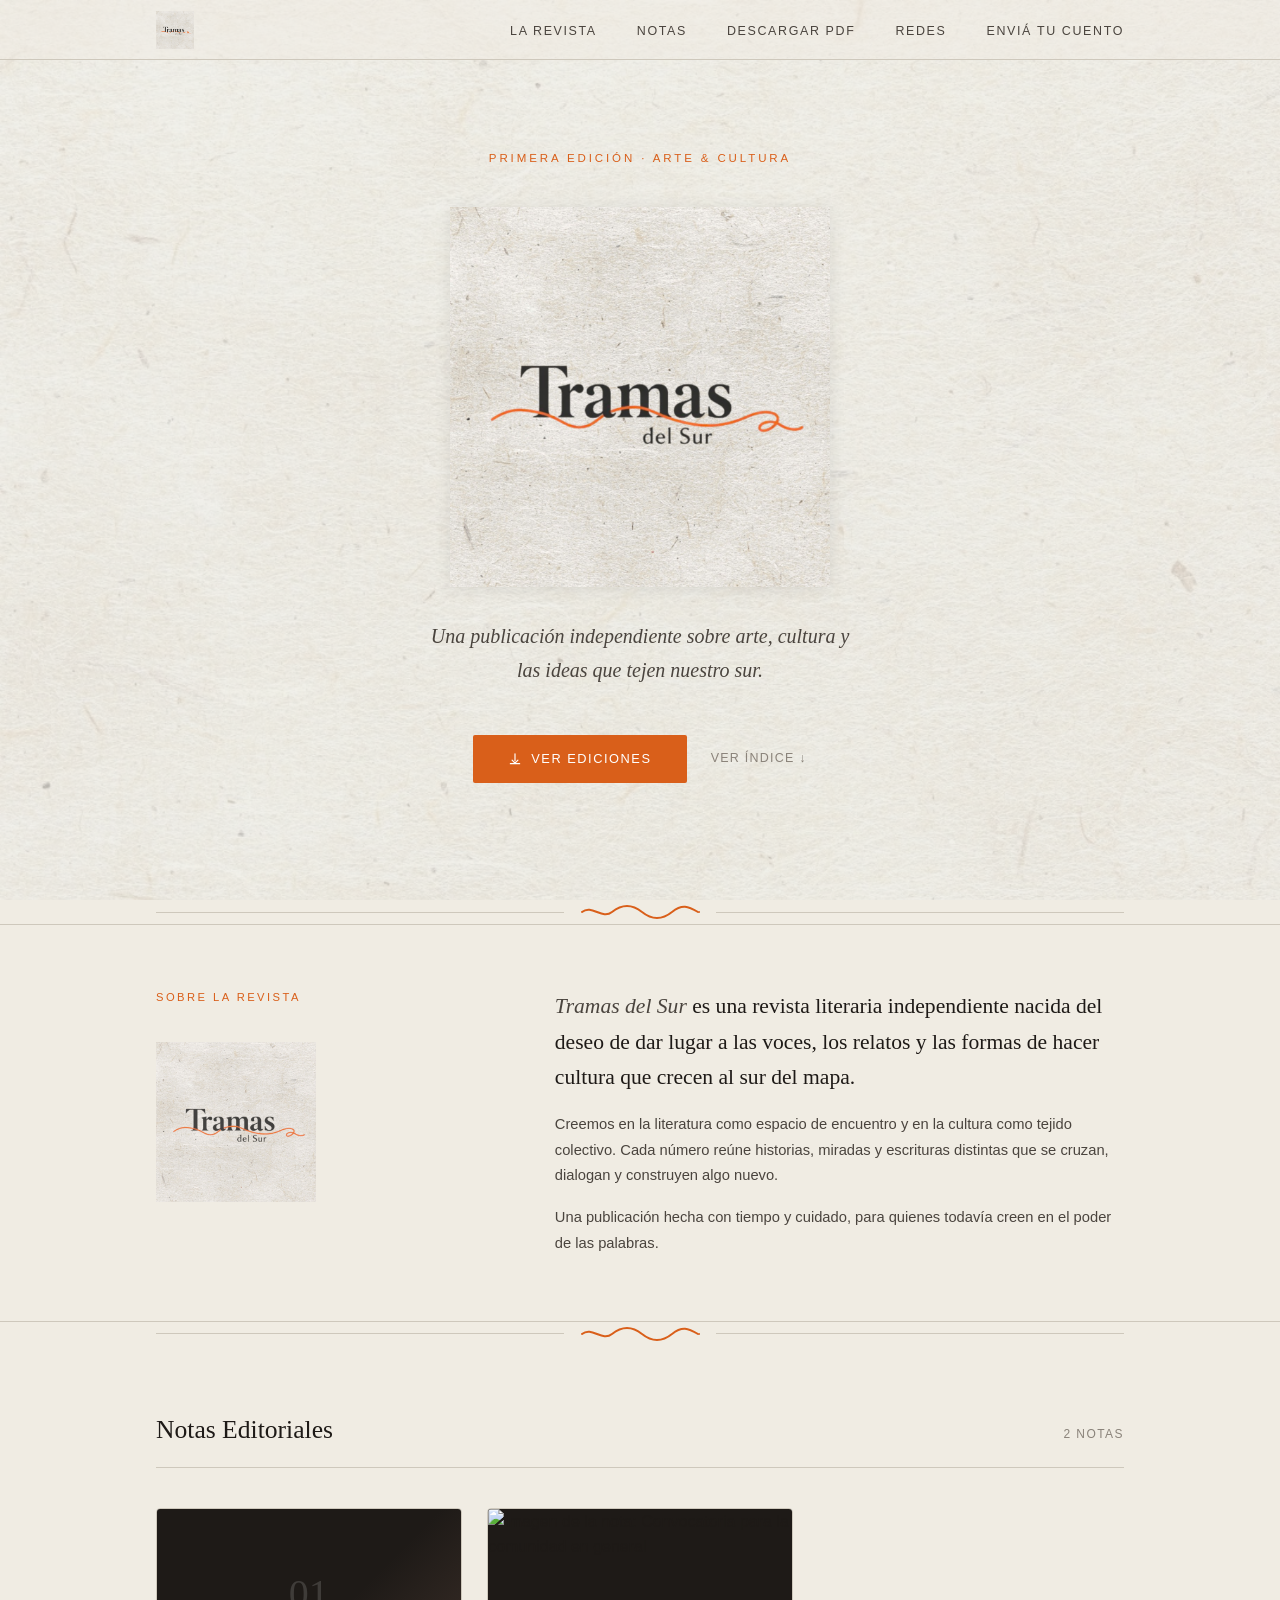
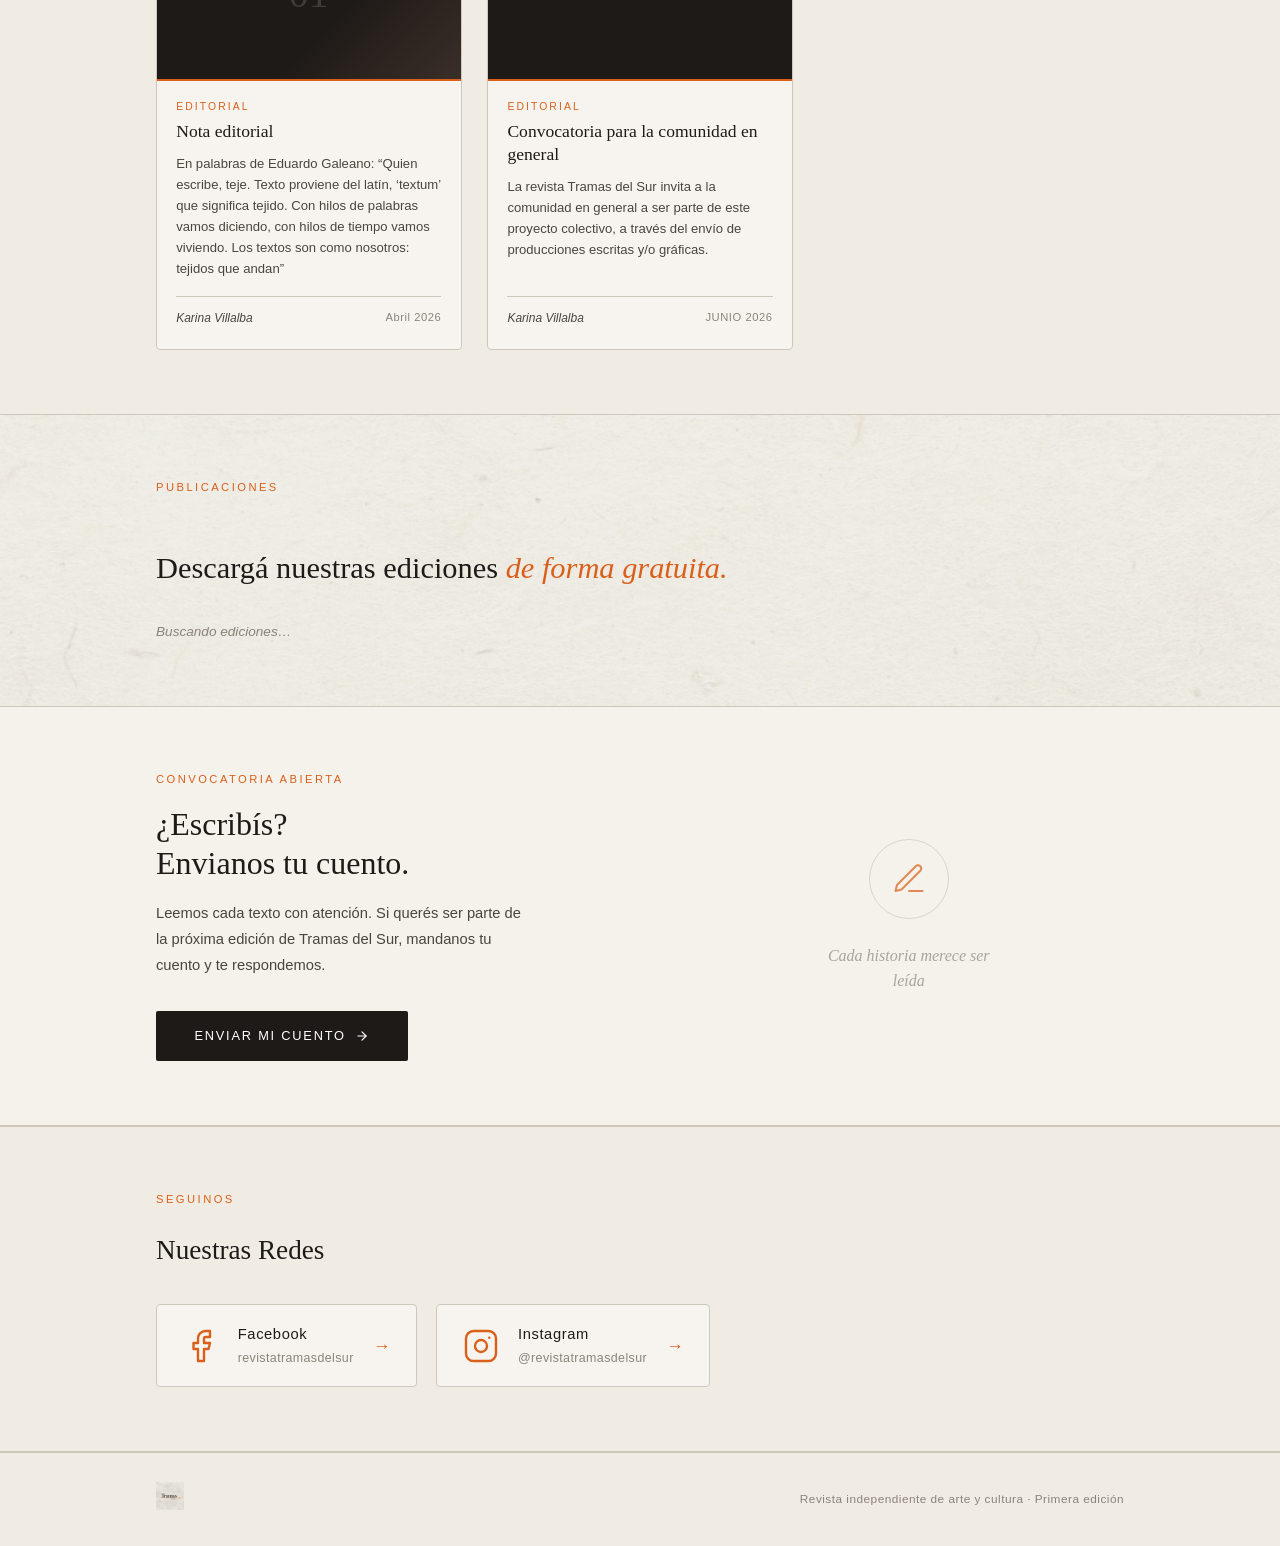
==== commit 85c8c400: "se corrige el centrado para pantalla de pc" ====
--- a/index.html
+++ b/index.html
@@ -5,7 +5,6 @@
   <meta name="viewport" content="width=device-width, initial-scale=1.0" />
   <meta name="description" content="Tramas del Sur — Revista independiente de arte y cultura del sur." />
 
-  <!-- Content Security Policy -->
   <meta http-equiv="Content-Security-Policy" content="
     default-src 'self';
     script-src 'self';
@@ -20,31 +19,28 @@
 
   <title>Tramas del Sur — Revista N°1</title>
 
-  <!-- Preconnect para Google Fonts -->
   <link rel="preconnect" href="https://fonts.googleapis.com" />
   <link rel="preconnect" href="https://fonts.gstatic.com" crossorigin />
-
-  <!-- Google Fonts -->
-  <link
-    href="https://fonts.googleapis.com/css2?family=Playfair+Display:ital,wght@0,400;0,700;1,400&family=Lato:wght@300;400&display=swap"
-    rel="stylesheet"
-  />
-
-  <!-- Estilos externos -->
+  <link href="https://fonts.googleapis.com/css2?family=Playfair+Display:ital,wght@0,400;0,700;1,400&family=Lato:wght@300;400&display=swap" rel="stylesheet" />
+
   <link rel="stylesheet" href="assets/css/styles.css" />
 </head>
 <body>
 
+  <!-- NAV -->
   <nav aria-label="Navegación principal">
-    <a href="#" class="nav-logo" aria-label="Tramas del Sur — Inicio">
-      <img src="assets/img/logo/logo.jpeg" alt="Tramas del Sur" />
-    </a>
-    <ul class="nav-links" role="list">
-      <li><a href="#sobre">La revista</a></li>
-      <li><a href="#notas">Notas</a></li>
-      <li><a href="#descargas">Descargar PDF</a></li>
-      <li><a href="#redes">Redes</a></li>
-    </ul>
+    <div class="nav-inner">
+      <a href="#" class="nav-logo" aria-label="Tramas del Sur — Inicio">
+        <img src="assets/img/logo/logo.jpeg" alt="Tramas del Sur" />
+      </a>
+      <ul class="nav-links" role="list">
+        <li><a href="#sobre">La revista</a></li>
+        <li><a href="#notas">Notas</a></li>
+        <li><a href="#descargas">Descargar PDF</a></li>
+        <li><a href="#redes">Redes</a></li>
+        <li><a href="enviar.html">Enviá tu cuento</a></li>
+      </ul>
+    </div>
   </nav>
 
   <main>
@@ -63,7 +59,7 @@
           </svg>
           Ver ediciones
         </a>
-        <a href="#indice" class="btn-ghost">Ver índice ↓</a>
+        <a href="#notas" class="btn-ghost">Ver índice ↓</a>
       </div>
     </section>
 
@@ -79,104 +75,154 @@
 
     <!-- SOBRE -->
     <section class="about" id="sobre" aria-labelledby="sobre-heading">
-      <div class="about-side">
-        <p class="section-label" id="sobre-heading">Sobre la revista</p>
-        <div class="about-logo">
-          <img src="assets/img/logo/logo.jpeg" alt="Tramas del Sur" />
-        </div>
-      </div>
-      <div>
-        <p class="about-text">
-          <em>Tramas del Sur</em> es una revista literaria independiente nacida del deseo de dar lugar a las voces, los relatos y las formas de hacer cultura que crecen al sur del mapa.
-        </p>
-        <p class="about-body">
-          Creemos en la literatura como espacio de encuentro y en la cultura como tejido colectivo. Cada número reúne historias, miradas y escrituras distintas que se cruzan, dialogan y construyen algo nuevo.
-        </p>
-        <p class="about-body">
-          Una publicación hecha con tiempo y cuidado, para quienes todavía creen en el poder de las palabras.
-        </p>
-      </div>
-    </section>
-
-    <!-- 1. NOTAS EDITORIALES -->
+      <div class="inner">
+        <div class="about-side">
+          <p class="section-label" id="sobre-heading">Sobre la revista</p>
+          <div class="about-logo">
+            <img src="assets/img/logo/logo.jpeg" alt="Tramas del Sur" />
+          </div>
+        </div>
+        <div>
+          <p class="about-text">
+            <em>Tramas del Sur</em> es una revista literaria independiente nacida del deseo de dar lugar a las voces, los relatos y las formas de hacer cultura que crecen al sur del mapa.
+          </p>
+          <p class="about-body">
+            Creemos en la literatura como espacio de encuentro y en la cultura como tejido colectivo. Cada número reúne historias, miradas y escrituras distintas que se cruzan, dialogan y construyen algo nuevo.
+          </p>
+          <p class="about-body">
+            Una publicación hecha con tiempo y cuidado, para quienes todavía creen en el poder de las palabras.
+          </p>
+        </div>
+      </div>
+    </section>
+
+    <!-- HILO -->
+    <div class="thread-divider" aria-hidden="true">
+      <div class="thread-line"></div>
+      <svg class="thread-wave" width="120" height="24" viewBox="0 0 120 24" fill="none">
+        <path d="M2 12 C12 4, 22 20, 32 12 S52 4, 62 12 S82 20, 92 12 S108 6, 118 12" stroke="#d95f1a" stroke-width="2" stroke-linecap="round" fill="none"/>
+        <path d="M118 12 Q122 10, 124 8 Q126 10, 124 14 Q122 14, 118 12Z" fill="#d95f1a"/>
+      </svg>
+      <div class="thread-line"></div>
+    </div>
+
+    <!-- NOTAS EDITORIALES -->
     <section id="notas" aria-labelledby="notas-heading">
-      <div class="index-header">
-        <h2 class="index-h" id="notas-heading">Notas Editoriales</h2>
-        <span class="index-num" id="notas-count" aria-live="polite"></span>
-      </div>
-      <div class="notas-grid" id="notas-grid" aria-live="polite" aria-busy="true">
-        <p class="downloads-loading">Cargando notas…</p>
-      </div>
-    </section>
-
-    <!-- 2. DESCARGAS -->
+      <div class="inner">
+        <div class="index-header">
+          <h2 class="index-h" id="notas-heading">Notas Editoriales</h2>
+          <span class="index-num" id="notas-count" aria-live="polite"></span>
+        </div>
+        <div class="notas-grid" id="notas-grid" aria-live="polite" aria-busy="true">
+          <p class="downloads-loading">Cargando notas…</p>
+        </div>
+      </div>
+    </section>
+
+    <!-- DESCARGAS -->
     <div class="cta-band" id="descargas" aria-labelledby="descargas-heading">
-      <div class="cta-inner">
-        <p class="section-label" id="descargas-heading">Publicaciones</p>
-        <p class="cta-text">Descargá nuestras ediciones <em>de forma gratuita.</em></p>
-        <div class="downloads-grid" id="downloads-grid" aria-live="polite" aria-busy="true">
-          <div class="downloads-loading">Buscando ediciones…</div>
-        </div>
-      </div>
-    </div>
-
-    <!-- 3. REDES -->
+      <div class="inner">
+        <div class="cta-inner">
+          <p class="section-label" id="descargas-heading">Publicaciones</p>
+          <p class="cta-text">Descargá nuestras ediciones <em>de forma gratuita.</em></p>
+          <div class="downloads-grid" id="downloads-grid" aria-live="polite" aria-busy="true">
+            <div class="downloads-loading">Buscando ediciones…</div>
+          </div>
+        </div>
+      </div>
+    </div>
+
+    <!-- ENVIÁ TU CUENTO -->
+    <section class="envio-band" id="envio" aria-labelledby="envio-heading">
+      <div class="inner">
+        <div class="envio-inner">
+          <div>
+            <span class="envio-label">Convocatoria abierta</span>
+            <h2 class="envio-titulo" id="envio-heading">¿Escribís?<br />Envianos tu cuento.</h2>
+            <p class="envio-texto">
+              Leemos cada texto con atención. Si querés ser parte de la próxima edición de Tramas del Sur, mandanos tu cuento y te respondemos.
+            </p>
+            <a href="enviar.html" class="envio-btn">
+              Enviar mi cuento
+              <svg viewBox="0 0 24 24" aria-hidden="true" focusable="false">
+                <line x1="5" y1="12" x2="19" y2="12"/>
+                <polyline points="12 5 19 12 12 19"/>
+              </svg>
+            </a>
+          </div>
+          <div class="envio-deco" aria-hidden="true">
+            <div class="envio-deco-icon">
+              <svg viewBox="0 0 24 24">
+                <path d="M12 20h9"/>
+                <path d="M16.5 3.5a2.121 2.121 0 0 1 3 3L7 19l-4 1 1-4L16.5 3.5z"/>
+              </svg>
+            </div>
+            <p class="envio-deco-text">Cada historia merece ser leída</p>
+          </div>
+        </div>
+      </div>
+    </section>
+
+    <!-- REDES -->
     <section class="redes" id="redes" aria-labelledby="redes-heading">
-      <p class="section-label">Seguinos</p>
-      <h2 class="redes-titulo" id="redes-heading">Nuestras Redes</h2>
-      <div class="redes-grid">
-        <a
-          href="https://www.facebook.com/revistatramasdelsur"
-          target="_blank"
-          rel="noopener noreferrer"
-          class="red-card"
-          aria-label="Visitar Tramas del Sur en Facebook (abre en nueva pestaña)"
-        >
-          <div class="red-icon" aria-hidden="true">
-            <svg xmlns="http://www.w3.org/2000/svg" viewBox="0 0 24 24" width="36" height="36" fill="none" stroke="currentColor" stroke-width="1.6" stroke-linecap="round" stroke-linejoin="round">
-              <path d="M18 2h-3a5 5 0 0 0-5 5v3H7v4h3v8h4v-8h3l1-4h-4V7a1 1 0 0 1 1-1h3z"/>
-            </svg>
-          </div>
-          <div class="red-info">
-            <span class="red-nombre">Facebook</span>
-            <span class="red-handle">revistatramasdelsur</span>
-          </div>
-          <div class="red-arrow" aria-hidden="true">→</div>
-        </a>
-
-        <a
-          href="https://www.instagram.com/revistatramasdelsur?igsh=MWpoNmkwczdpbGJtcQ=="
-          target="_blank"
-          rel="noopener noreferrer"
-          class="red-card"
-          aria-label="Visitar Tramas del Sur en Instagram (abre en nueva pestaña)"
-        >
-          <div class="red-icon" aria-hidden="true">
-            <svg xmlns="http://www.w3.org/2000/svg" viewBox="0 0 24 24" width="36" height="36" fill="none" stroke="currentColor" stroke-width="1.6" stroke-linecap="round" stroke-linejoin="round">
-              <rect x="2" y="2" width="20" height="20" rx="5" ry="5"/>
-              <circle cx="12" cy="12" r="4"/>
-              <circle cx="17.5" cy="6.5" r="0.8" fill="currentColor" stroke="none"/>
-            </svg>
-          </div>
-          <div class="red-info">
-            <span class="red-nombre">Instagram</span>
-            <span class="red-handle">@revistatramasdelsur</span>
-          </div>
-          <div class="red-arrow" aria-hidden="true">→</div>
-        </a>
+      <div class="inner">
+        <p class="section-label">Seguinos</p>
+        <h2 class="redes-titulo" id="redes-heading">Nuestras Redes</h2>
+        <div class="redes-grid">
+          <a
+            href="https://www.facebook.com/revistatramasdelsur"
+            target="_blank"
+            rel="noopener noreferrer"
+            class="red-card"
+            aria-label="Visitar Tramas del Sur en Facebook (abre en nueva pestaña)"
+          >
+            <div class="red-icon" aria-hidden="true">
+              <svg xmlns="http://www.w3.org/2000/svg" viewBox="0 0 24 24" width="36" height="36" fill="none" stroke="currentColor" stroke-width="1.6" stroke-linecap="round" stroke-linejoin="round">
+                <path d="M18 2h-3a5 5 0 0 0-5 5v3H7v4h3v8h4v-8h3l1-4h-4V7a1 1 0 0 1 1-1h3z"/>
+              </svg>
+            </div>
+            <div class="red-info">
+              <span class="red-nombre">Facebook</span>
+              <span class="red-handle">revistatramasdelsur</span>
+            </div>
+            <div class="red-arrow" aria-hidden="true">→</div>
+          </a>
+
+          <a
+            href="https://www.instagram.com/revistatramasdelsur?igsh=MWpoNmkwczdpbGJtcQ=="
+            target="_blank"
+            rel="noopener noreferrer"
+            class="red-card"
+            aria-label="Visitar Tramas del Sur en Instagram (abre en nueva pestaña)"
+          >
+            <div class="red-icon" aria-hidden="true">
+              <svg xmlns="http://www.w3.org/2000/svg" viewBox="0 0 24 24" width="36" height="36" fill="none" stroke="currentColor" stroke-width="1.6" stroke-linecap="round" stroke-linejoin="round">
+                <rect x="2" y="2" width="20" height="20" rx="5" ry="5"/>
+                <circle cx="12" cy="12" r="4"/>
+                <circle cx="17.5" cy="6.5" r="0.8" fill="currentColor" stroke="none"/>
+              </svg>
+            </div>
+            <div class="red-info">
+              <span class="red-nombre">Instagram</span>
+              <span class="red-handle">@revistatramasdelsur</span>
+            </div>
+            <div class="red-arrow" aria-hidden="true">→</div>
+          </a>
+        </div>
       </div>
     </section>
 
   </main>
 
   <footer>
-    <div class="footer-logo">
-      <img src="assets/img/logo/logo.jpeg" alt="Tramas del Sur" />
-    </div>
-    <span class="footer-copy">Revista independiente de arte y cultura · Primera edición</span>
+    <div class="footer-inner">
+      <div class="footer-logo">
+        <img src="assets/img/logo/logo.jpeg" alt="Tramas del Sur" />
+      </div>
+      <span class="footer-copy">Revista independiente de arte y cultura · Primera edición</span>
+    </div>
   </footer>
 
-  <!-- JavaScript externo -->
   <script src="assets/js/app.js" defer></script>
 
 </body>
--- a/assets/css/styles.css
+++ b/assets/css/styles.css
@@ -0,0 +1,740 @@
+/* ============================================================
+   Tramas del Sur — styles.css
+   Estructura: Reset → Variables → Base → Nav → Hero →
+               Divider → About → Índice → Redes →
+               Descargas → Notas → Envío → Footer → Animations → Responsive
+   ============================================================ */
+
+/* ─── RESET ─── */
+*, *::before, *::after {
+  box-sizing: border-box;
+  margin: 0;
+  padding: 0;
+}
+
+/* ─── VARIABLES ─── */
+:root {
+  --ink:          #1e1a17;
+  --ink-soft:     #4a443e;
+  --ink-muted:    #8a837a;
+  --orange:       #d95f1a;
+  --orange-light: #f0813a;
+  --paper:        #f0ece3;
+  --rule:         #cec8bc;
+
+  /* Ancho máximo del contenido en desktop */
+  --content-max:  1080px;
+  --content-pad:  3.5rem;
+}
+
+/* ─── BASE ─── */
+html { scroll-behavior: smooth; }
+
+body {
+  background-color: var(--paper);
+  background-image: url('../img/content/fondo.jpeg');
+  background-size: cover;
+  background-attachment: fixed;
+  color: var(--ink);
+  font-family: 'Lato', sans-serif;
+  font-weight: 300;
+  font-size: 16px;
+  line-height: 1.6;
+}
+
+body::before {
+  content: '';
+  position: fixed;
+  inset: 0;
+  background: rgba(240, 236, 227, 0.72);
+  z-index: 0;
+  pointer-events: none;
+}
+
+nav, main, footer {
+  position: relative;
+  z-index: 1;
+}
+
+/* ─── CONTENEDOR CENTRADO (desktop) ─── */
+/* Todas las secciones usan este wrapper interno para centrar el contenido */
+.inner {
+  max-width: var(--content-max);
+  margin-left: auto;
+  margin-right: auto;
+  padding-left: var(--content-pad);
+  padding-right: var(--content-pad);
+}
+
+/* ─── NAV ─── */
+nav {
+  position: fixed;
+  top: 0; left: 0; right: 0;
+  z-index: 100;
+  height: 60px;
+  background-image: url('../img/content/fondo.jpeg');
+  background-size: cover;
+  border-bottom: 1px solid var(--rule);
+}
+
+nav::before {
+  content: '';
+  position: absolute;
+  inset: 0;
+  background: rgba(240, 236, 227, 0.85);
+  z-index: 0;
+}
+
+.nav-inner {
+  position: relative;
+  z-index: 1;
+  max-width: var(--content-max);
+  margin: 0 auto;
+  padding: 0 var(--content-pad);
+  height: 60px;
+  display: flex;
+  align-items: center;
+  justify-content: space-between;
+}
+
+.nav-logo img {
+  height: 38px;
+  width: auto;
+  display: block;
+  transition: transform 0.35s cubic-bezier(0.34, 1.56, 0.64, 1);
+}
+.nav-logo img:hover { transform: scale(1.12); }
+
+.nav-links {
+  display: flex;
+  gap: 2.5rem;
+  list-style: none;
+}
+
+.nav-links a {
+  font-size: 0.78rem;
+  letter-spacing: 0.13em;
+  text-transform: uppercase;
+  color: var(--ink-soft);
+  text-decoration: none;
+  transition: color 0.2s;
+}
+.nav-links a:hover { color: var(--orange); }
+
+/* ─── HERO ─── */
+.hero {
+  min-height: 100vh;
+  display: flex;
+  flex-direction: column;
+  align-items: center;
+  justify-content: center;
+  text-align: center;
+  padding: 8rem 2rem 6rem;
+}
+
+.hero-edition {
+  font-size: 0.72rem;
+  letter-spacing: 0.25em;
+  text-transform: uppercase;
+  color: var(--orange);
+  margin-bottom: 2.5rem;
+  animation: fadeUp 0.6s 0.05s both;
+}
+
+.hero-logo {
+  width: min(380px, 72vw);
+  margin-bottom: 2rem;
+  filter: drop-shadow(0 2px 8px rgba(0,0,0,0.08));
+  animation: fadeUp 0.8s 0.2s both;
+  transition: transform 0.35s cubic-bezier(0.34, 1.56, 0.64, 1);
+  cursor: pointer;
+}
+.hero-logo:hover { transform: scale(1.06); }
+
+.hero-tagline {
+  font-family: 'Playfair Display', serif;
+  font-style: italic;
+  font-size: clamp(1rem, 2vw, 1.25rem);
+  color: var(--ink-soft);
+  max-width: 44ch;
+  line-height: 1.7;
+  margin-bottom: 3rem;
+  animation: fadeUp 0.8s 0.45s both;
+}
+
+.hero-actions {
+  display: flex;
+  align-items: center;
+  gap: 1.5rem;
+  flex-wrap: wrap;
+  justify-content: center;
+  animation: fadeUp 0.8s 0.6s both;
+}
+
+/* ─── BOTONES ─── */
+.btn-primary {
+  display: inline-flex;
+  align-items: center;
+  gap: 0.55rem;
+  padding: 0.85rem 2.2rem;
+  background: var(--orange);
+  color: #fff;
+  font-family: 'Lato', sans-serif;
+  font-weight: 400;
+  font-size: 0.8rem;
+  letter-spacing: 0.12em;
+  text-transform: uppercase;
+  text-decoration: none;
+  border-radius: 2px;
+  transition: background 0.2s;
+}
+.btn-primary:hover { background: var(--orange-light); }
+.btn-primary svg {
+  width: 14px; height: 14px;
+  stroke: #fff; fill: none;
+  stroke-width: 2; stroke-linecap: round; stroke-linejoin: round;
+}
+
+.btn-ghost {
+  font-size: 0.78rem;
+  letter-spacing: 0.1em;
+  text-transform: uppercase;
+  color: var(--ink-muted);
+  text-decoration: none;
+  transition: color 0.2s;
+}
+.btn-ghost:hover { color: var(--orange); }
+
+/* ─── DIVIDER ─── */
+.thread-divider {
+  display: flex;
+  align-items: center;
+  gap: 1rem;
+  max-width: var(--content-max);
+  margin: 0 auto;
+  padding: 0 var(--content-pad);
+}
+
+.thread-line {
+  flex: 1;
+  height: 1px;
+  background: var(--rule);
+}
+
+.thread-wave { flex-shrink: 0; }
+
+/* ─── SECCIONES — padding vertical, contenido centrado via .inner ─── */
+section {
+  padding-top: 4rem;
+  padding-bottom: 4rem;
+}
+
+.section-label {
+  font-size: 0.7rem;
+  letter-spacing: 0.22em;
+  text-transform: uppercase;
+  color: var(--orange);
+  margin-bottom: 1.2rem;
+}
+
+/* ─── SOBRE ─── */
+.about .inner {
+  display: grid;
+  grid-template-columns: 1fr 1.7fr;
+  gap: 4rem;
+  align-items: start;
+}
+
+.about {
+  border-top: 1px solid var(--rule);
+  border-bottom: 1px solid var(--rule);
+}
+
+.about-side {
+  display: flex;
+  flex-direction: column;
+  gap: 1rem;
+}
+
+.about-logo img {
+  width: 160px;
+  opacity: 0.9;
+  transition: transform 0.35s cubic-bezier(0.34, 1.56, 0.64, 1);
+  cursor: pointer;
+}
+.about-logo img:hover { transform: scale(1.08); }
+
+.about-text {
+  font-family: 'Playfair Display', serif;
+  font-size: 1.35rem;
+  font-weight: 400;
+  line-height: 1.65;
+  color: var(--ink);
+}
+.about-text em { font-style: italic; color: var(--ink-soft); }
+
+.about-body {
+  font-size: 0.92rem;
+  color: var(--ink-soft);
+  line-height: 1.75;
+  margin-top: 1rem;
+}
+
+/* ─── NOTAS EDITORIALES ─── */
+.index-header {
+  display: flex;
+  align-items: baseline;
+  justify-content: space-between;
+  margin-bottom: 2.5rem;
+  padding-bottom: 1rem;
+  border-bottom: 1px solid var(--rule);
+}
+
+.index-h {
+  font-family: 'Playfair Display', serif;
+  font-size: 1.6rem;
+  font-weight: 400;
+}
+
+.index-num {
+  font-size: 0.75rem;
+  letter-spacing: 0.12em;
+  color: var(--ink-muted);
+  text-transform: uppercase;
+}
+
+.notas-grid {
+  display: grid;
+  grid-template-columns: repeat(auto-fill, minmax(240px, 1fr));
+  gap: 1.6rem;
+}
+
+.nota-card {
+  display: flex;
+  flex-direction: column;
+  text-decoration: none;
+  color: inherit;
+  border-radius: 4px;
+  overflow: hidden;
+  border: 1px solid var(--rule);
+  background: rgba(255,255,255,0.45);
+  transition: transform 0.3s cubic-bezier(0.34,1.56,0.64,1), box-shadow 0.3s;
+}
+.nota-card:hover {
+  transform: translateY(-5px);
+  box-shadow: 0 10px 28px rgba(0,0,0,0.10);
+}
+
+.nota-thumb {
+  width: 100%;
+  aspect-ratio: 16 / 9;
+  overflow: hidden;
+  background: var(--ink);
+}
+.nota-thumb img {
+  width: 100%; height: 100%;
+  object-fit: cover; display: block;
+  transition: transform 0.4s ease;
+}
+.nota-card:hover .nota-thumb img { transform: scale(1.04); }
+
+.nota-thumb--placeholder {
+  display: flex;
+  align-items: center;
+  justify-content: center;
+  background: linear-gradient(135deg, #1e1a17 60%, #3a2e28);
+}
+.nota-thumb--placeholder span {
+  font-family: 'Playfair Display', serif;
+  font-size: 2.5rem;
+  color: rgba(255,255,255,0.15);
+}
+
+.nota-body {
+  padding: 1.1rem 1.2rem 1.3rem;
+  display: flex;
+  flex-direction: column;
+  gap: 0.3rem;
+  flex: 1;
+  border-top: 2px solid var(--orange);
+}
+
+.nota-categoria {
+  font-size: 0.65rem;
+  letter-spacing: 0.2em;
+  text-transform: uppercase;
+  color: var(--orange);
+}
+
+.nota-titulo {
+  font-family: 'Playfair Display', serif;
+  font-size: 1.1rem;
+  font-weight: 400;
+  line-height: 1.3;
+  margin-bottom: 0.3rem;
+}
+
+.nota-desc {
+  font-size: 0.82rem;
+  color: var(--ink-soft);
+  line-height: 1.6;
+  flex: 1;
+}
+
+.nota-meta {
+  display: flex;
+  justify-content: space-between;
+  align-items: center;
+  margin-top: 0.8rem;
+  padding-top: 0.7rem;
+  border-top: 1px solid var(--rule);
+  gap: 0.5rem;
+}
+
+.nota-autor { font-size: 0.75rem; color: var(--ink-soft); font-style: italic; }
+.nota-fecha { font-size: 0.7rem; color: var(--ink-muted); letter-spacing: 0.05em; white-space: nowrap; }
+
+/* ─── DESCARGAS ─── */
+.cta-band {
+  background-image: url('../img/content/fondo.jpeg');
+  background-size: cover;
+  position: relative;
+  overflow: hidden;
+  border-top: 1px solid var(--rule);
+  padding-top: 4rem;
+  padding-bottom: 4rem;
+}
+
+.cta-band::before {
+  content: '';
+  position: absolute;
+  inset: 0;
+  background: rgba(240, 236, 227, 0.82);
+}
+
+.cta-band .inner { position: relative; z-index: 1; }
+
+.cta-inner {
+  display: flex;
+  flex-direction: column;
+  gap: 2rem;
+}
+
+.cta-text {
+  font-family: 'Playfair Display', serif;
+  font-size: clamp(1.4rem, 2.5vw, 1.9rem);
+  font-weight: 400;
+  line-height: 1.35;
+  max-width: 38ch;
+}
+.cta-text em { font-style: italic; color: var(--orange); }
+
+.downloads-grid {
+  display: flex;
+  flex-wrap: wrap;
+  gap: 1.6rem;
+}
+
+.downloads-loading,
+.downloads-empty {
+  font-size: 0.85rem;
+  color: var(--ink-muted);
+  font-style: italic;
+}
+
+.edition-card {
+  display: flex;
+  flex-direction: column;
+  width: 185px;
+  border-radius: 4px;
+  overflow: hidden;
+  box-shadow: 0 4px 18px rgba(0,0,0,0.10);
+  background: var(--paper);
+  transition: transform 0.3s cubic-bezier(0.34,1.56,0.64,1), box-shadow 0.3s;
+}
+.edition-card:hover {
+  transform: translateY(-6px);
+  box-shadow: 0 10px 30px rgba(0,0,0,0.15);
+}
+
+.edition-cover {
+  width: 100%;
+  aspect-ratio: 3 / 4;
+  overflow: hidden;
+  background: var(--ink);
+}
+.edition-cover img {
+  width: 100%; height: 100%;
+  object-fit: cover; display: block;
+  transition: transform 0.4s ease;
+}
+.edition-card:hover .edition-cover img { transform: scale(1.04); }
+
+.edition-cover-placeholder {
+  width: 100%; height: 100%;
+  display: flex; align-items: center; justify-content: center;
+  background: var(--ink);
+}
+.edition-cover-placeholder span {
+  font-family: 'Playfair Display', serif;
+  font-size: 2rem;
+  color: rgba(255,255,255,0.25);
+}
+
+.edition-info {
+  padding: 0.9rem 1rem 1rem;
+  display: flex;
+  flex-direction: column;
+  gap: 0.15rem;
+  border-top: 2px solid var(--orange);
+}
+
+.edition-label {
+  font-size: 0.62rem;
+  letter-spacing: 0.2em;
+  text-transform: uppercase;
+  color: var(--ink-muted);
+}
+
+.edition-num {
+  font-family: 'Playfair Display', serif;
+  font-size: 1.1rem;
+  font-weight: 400;
+  color: var(--ink);
+  margin-bottom: 0.6rem;
+}
+
+.edition-btn {
+  display: inline-flex;
+  align-items: center;
+  gap: 0.45rem;
+  padding: 0.5rem 0.9rem;
+  background: var(--ink);
+  color: #fff;
+  font-size: 0.7rem;
+  letter-spacing: 0.12em;
+  text-transform: uppercase;
+  text-decoration: none;
+  border-radius: 2px;
+  transition: background 0.2s;
+  align-self: flex-start;
+}
+.edition-btn:hover { background: var(--orange); }
+.edition-btn svg {
+  width: 12px; height: 12px;
+  stroke: #fff; fill: none;
+  stroke-width: 2.2; stroke-linecap: round; stroke-linejoin: round;
+  transition: transform 0.2s;
+}
+.edition-btn:hover svg { transform: translateY(2px); }
+
+/* ─── REDES ─── */
+.redes {
+  border-top: 1px solid var(--rule);
+  border-bottom: 1px solid var(--rule);
+}
+
+.redes-titulo {
+  font-family: 'Playfair Display', serif;
+  font-size: 1.7rem;
+  font-weight: 400;
+  margin-bottom: 2rem;
+}
+
+.redes-grid {
+  display: flex;
+  gap: 1.2rem;
+  flex-wrap: wrap;
+}
+
+.red-card {
+  display: flex;
+  align-items: center;
+  gap: 1.2rem;
+  padding: 1.1rem 1.6rem;
+  border: 1px solid var(--rule);
+  border-radius: 4px;
+  text-decoration: none;
+  color: var(--ink);
+  background: rgba(255,255,255,0.45);
+  transition: border-color 0.2s, background 0.2s, transform 0.25s cubic-bezier(0.34,1.56,0.64,1);
+  min-width: 240px;
+}
+.red-card:hover {
+  border-color: var(--orange);
+  background: rgba(217,95,26,0.05);
+  transform: translateY(-3px);
+}
+
+.red-icon { color: var(--orange); display: flex; align-items: center; justify-content: center; flex-shrink: 0; }
+.red-info { display: flex; flex-direction: column; gap: 0.15rem; }
+.red-nombre { font-size: 0.92rem; font-weight: 400; letter-spacing: 0.04em; }
+.red-handle { font-size: 0.78rem; color: var(--ink-muted); letter-spacing: 0.03em; }
+.red-arrow { margin-left: auto; color: var(--orange); font-size: 1.1rem; transition: transform 0.2s; }
+.red-card:hover .red-arrow { transform: translateX(4px); }
+
+/* ─── ENVIÁ TU CUENTO (CTA section) ─── */
+.envio-band {
+  border-top: 1px solid var(--rule);
+  border-bottom: 1px solid var(--rule);
+  background: rgba(255,255,255,0.30);
+}
+
+.envio-inner {
+  display: grid;
+  grid-template-columns: 1.1fr 1fr;
+  gap: 4rem;
+  align-items: center;
+}
+
+.envio-label {
+  font-size: 0.7rem;
+  letter-spacing: 0.22em;
+  text-transform: uppercase;
+  color: var(--orange);
+  margin-bottom: 1rem;
+  display: block;
+}
+
+.envio-titulo {
+  font-family: 'Playfair Display', serif;
+  font-size: clamp(1.6rem, 2.5vw, 2.2rem);
+  font-weight: 400;
+  line-height: 1.2;
+  margin-bottom: 1.2rem;
+}
+
+.envio-texto {
+  font-size: 0.92rem;
+  color: var(--ink-soft);
+  line-height: 1.75;
+  margin-bottom: 2rem;
+  max-width: 46ch;
+}
+
+.envio-btn {
+  display: inline-flex;
+  align-items: center;
+  gap: 0.6rem;
+  padding: 0.95rem 2.4rem;
+  background: var(--ink);
+  color: #fff;
+  font-family: 'Lato', sans-serif;
+  font-weight: 400;
+  font-size: 0.8rem;
+  letter-spacing: 0.14em;
+  text-transform: uppercase;
+  text-decoration: none;
+  border-radius: 2px;
+  transition: background 0.2s, transform 0.2s;
+}
+.envio-btn:hover {
+  background: var(--orange);
+  transform: translateX(3px);
+}
+.envio-btn svg {
+  width: 14px; height: 14px;
+  stroke: #fff; fill: none;
+  stroke-width: 2; stroke-linecap: round; stroke-linejoin: round;
+  transition: transform 0.2s;
+}
+.envio-btn:hover svg { transform: translateX(3px); }
+
+.envio-deco {
+  display: flex;
+  flex-direction: column;
+  align-items: center;
+  justify-content: center;
+  gap: 1.5rem;
+  opacity: 0.7;
+}
+
+.envio-deco-icon {
+  width: 80px; height: 80px;
+  border: 1.5px solid var(--rule);
+  border-radius: 50%;
+  display: flex;
+  align-items: center;
+  justify-content: center;
+  color: var(--orange);
+}
+.envio-deco-icon svg {
+  width: 36px; height: 36px;
+  stroke: currentColor; fill: none;
+  stroke-width: 1.4; stroke-linecap: round; stroke-linejoin: round;
+}
+
+.envio-deco-text {
+  font-family: 'Playfair Display', serif;
+  font-style: italic;
+  font-size: 1rem;
+  color: var(--ink-muted);
+  text-align: center;
+  line-height: 1.6;
+  max-width: 22ch;
+}
+
+/* ─── FOOTER ─── */
+footer {
+  border-top: 1px solid var(--rule);
+  background: rgba(240, 236, 227, 0.6);
+}
+
+.footer-inner {
+  max-width: var(--content-max);
+  margin: 0 auto;
+  padding: 1.8rem var(--content-pad);
+  display: flex;
+  align-items: center;
+  justify-content: space-between;
+}
+
+.footer-logo img {
+  height: 28px;
+  transition: transform 0.35s cubic-bezier(0.34,1.56,0.64,1);
+  cursor: pointer;
+}
+.footer-logo img:hover { transform: scale(1.1); }
+
+.footer-copy { font-size: 0.74rem; color: var(--ink-muted); letter-spacing: 0.04em; }
+
+/* ─── ANIMATIONS ─── */
+@keyframes fadeUp {
+  from { opacity: 0; transform: translateY(18px); }
+  to   { opacity: 1; transform: translateY(0); }
+}
+
+/* ─── RESPONSIVE ─── */
+@media (max-width: 860px) {
+  :root { --content-pad: 1.5rem; }
+
+  .nav-links { display: none; }
+
+  section { padding-top: 3rem; padding-bottom: 3rem; }
+
+  .about .inner { grid-template-columns: 1fr; gap: 2rem; }
+
+  .cta-band { padding-top: 3rem; padding-bottom: 3rem; }
+
+  .redes .inner { padding-top: 0; padding-bottom: 0; }
+
+  .red-card { min-width: 100%; }
+
+  .notas-grid { grid-template-columns: 1fr 1fr; gap: 1.2rem; }
+
+  .envio-inner { grid-template-columns: 1fr; gap: 2rem; }
+  .envio-deco { display: none; }
+
+  .footer-inner { flex-direction: column; gap: 0.5rem; align-items: flex-start; }
+
+  .thread-divider { padding-left: 1.5rem; padding-right: 1.5rem; }
+}
+
+@media (max-width: 520px) {
+  .notas-grid { grid-template-columns: 1fr; }
+  .edition-card { width: calc(50% - 0.8rem); }
+}
+
+@media (max-width: 420px) {
+  .edition-card { width: 100%; max-width: 200px; }
+}
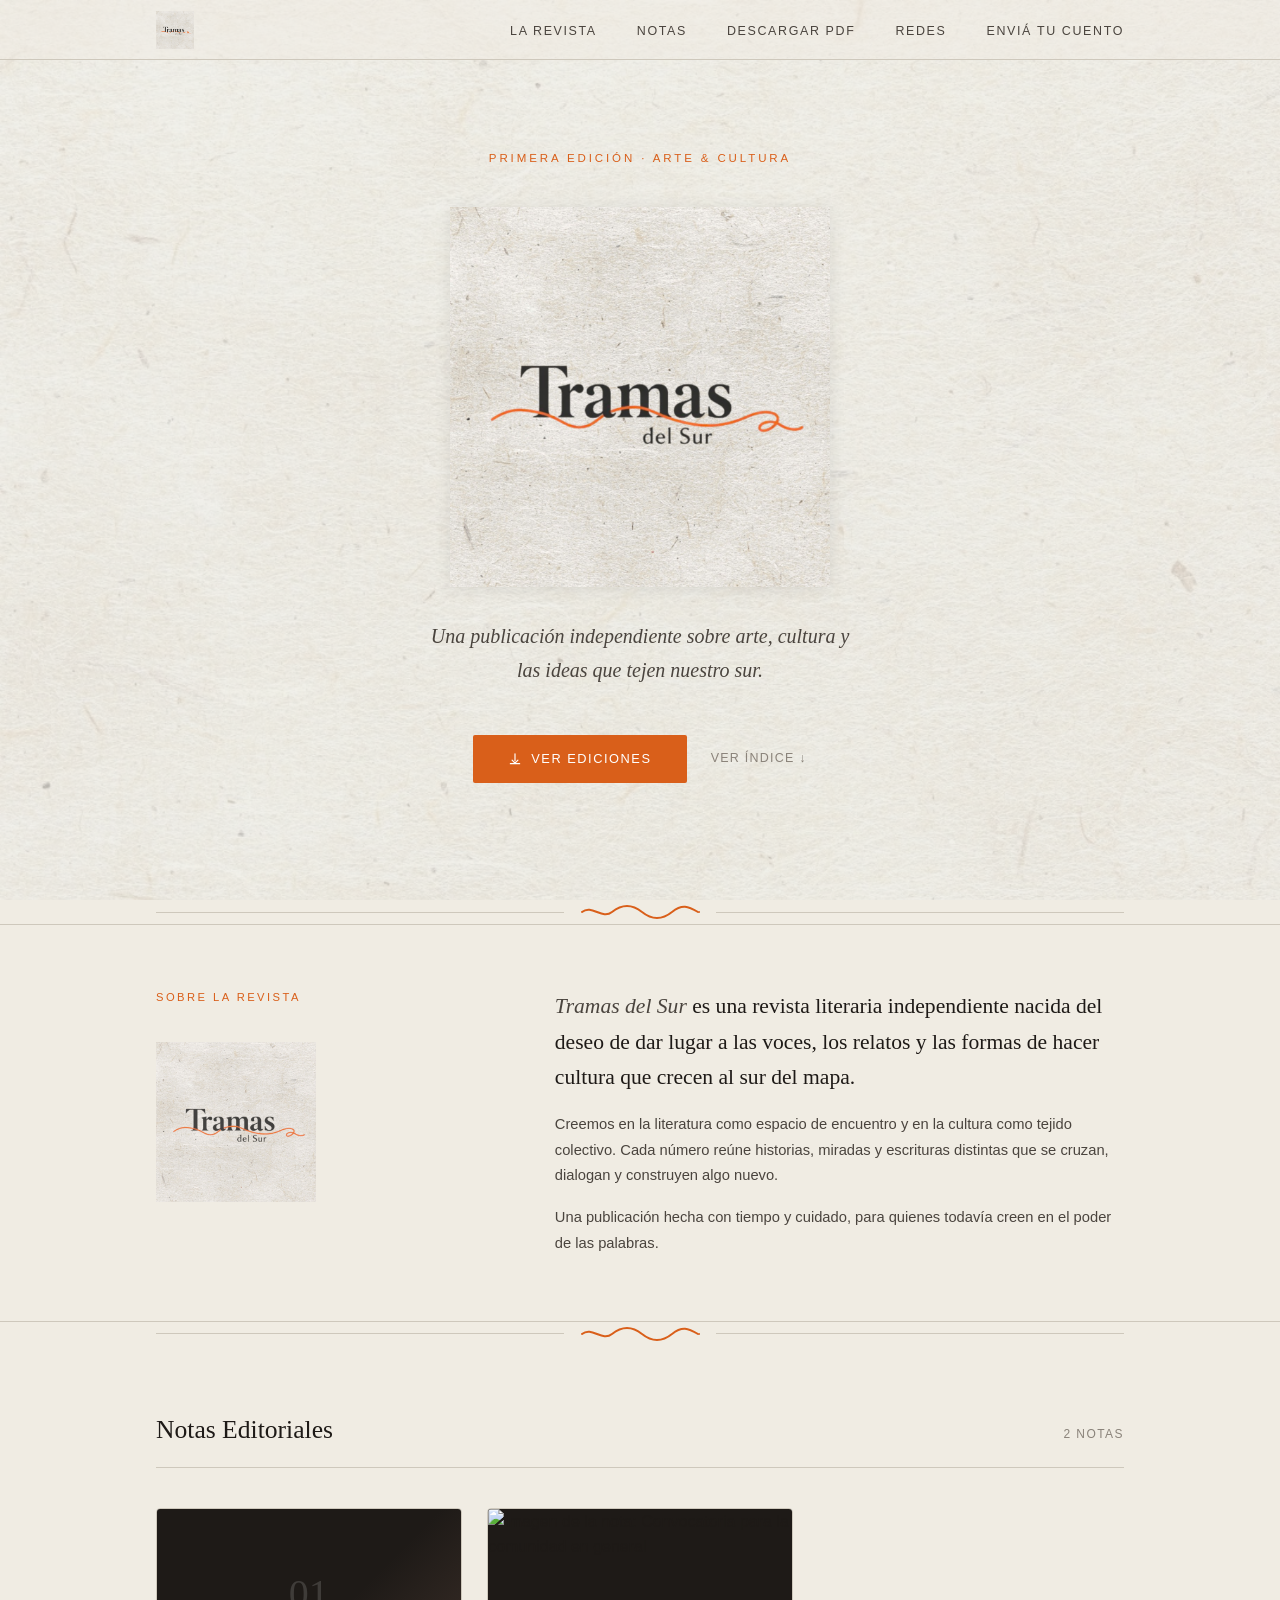
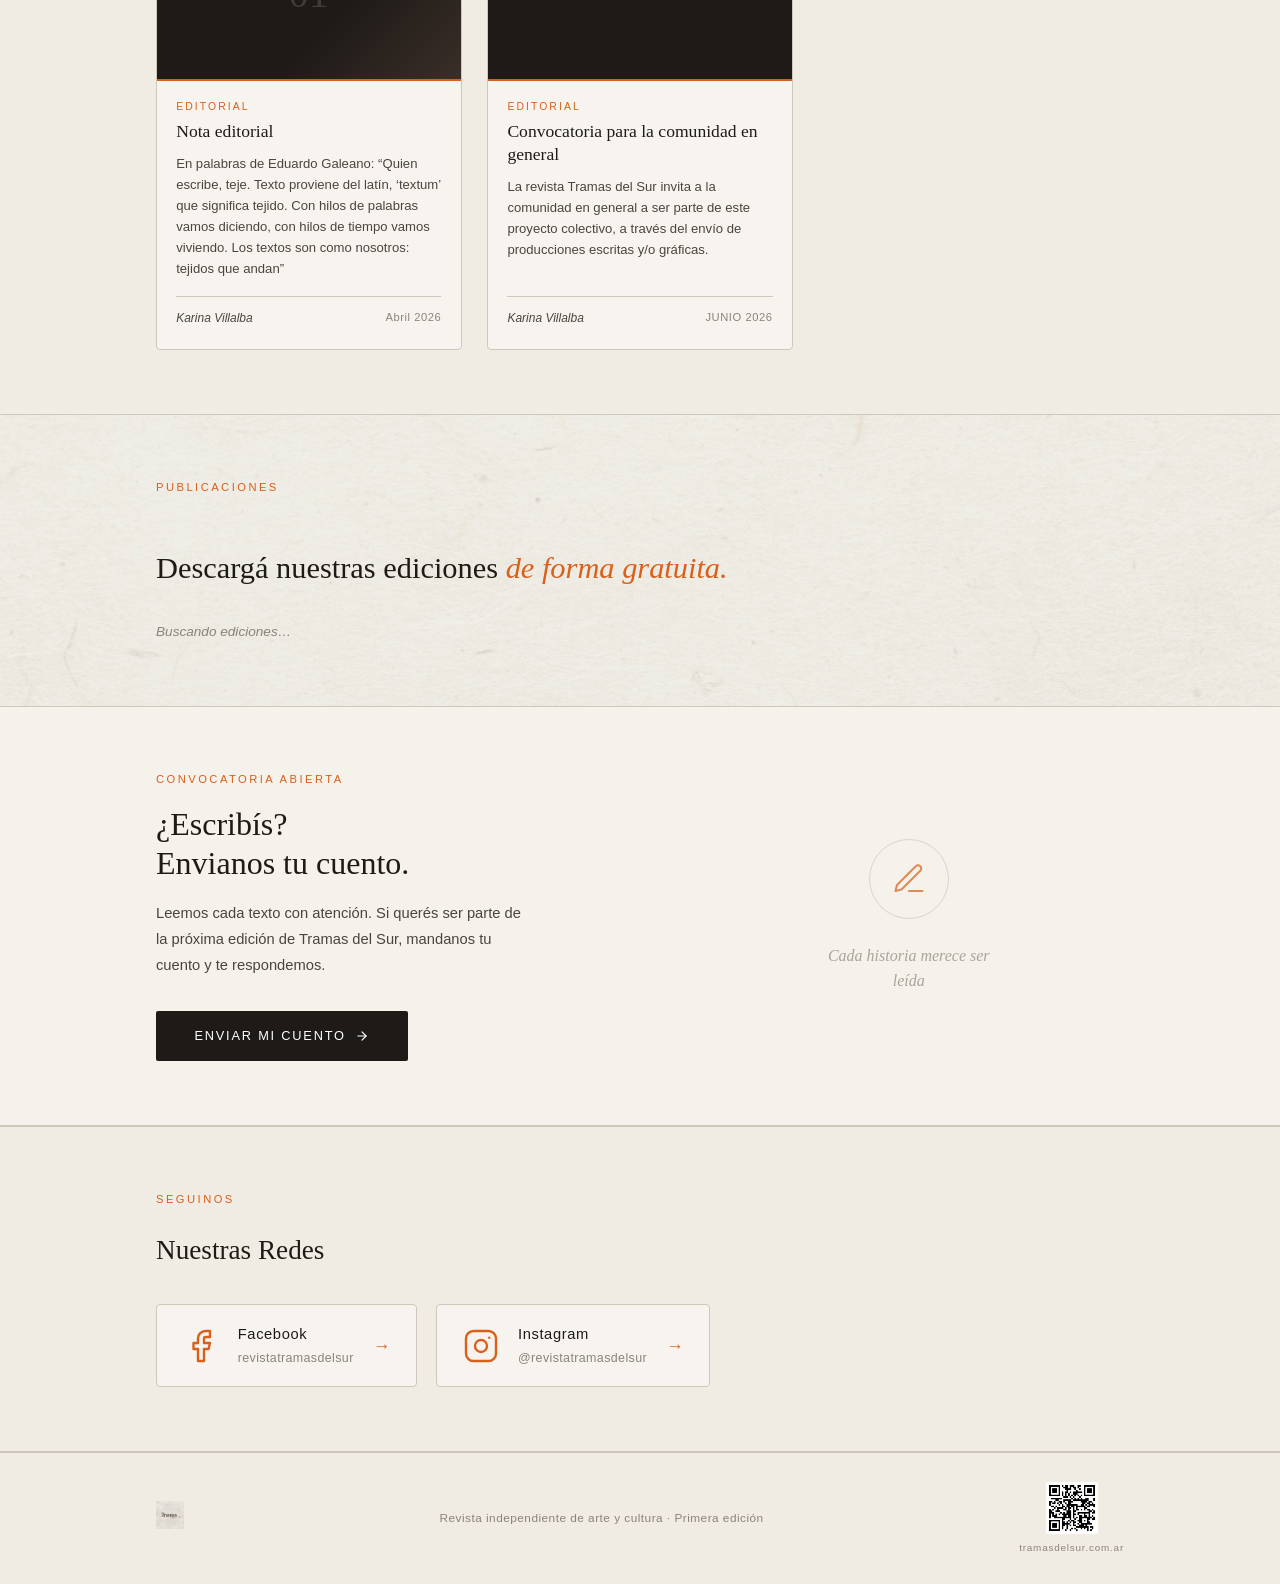
==== commit 6240b3be: "agrego qr al pie de pagina" ====
--- a/index.html
+++ b/index.html
@@ -220,10 +220,14 @@
         <img src="assets/img/logo/logo.jpeg" alt="Tramas del Sur" />
       </div>
       <span class="footer-copy">Revista independiente de arte y cultura · Primera edición</span>
+      <div class="footer-qr">
+        <img src="assets/img/logo/qr.png" alt="Código QR — tramasdelsur.com.ar" />
+        <span>tramasdelsur.com.ar</span>
+      </div>
     </div>
   </footer>
 
   <script src="assets/js/app.js" defer></script>
 
 </body>
-</html>
+</html>
--- a/assets/css/styles.css
+++ b/assets/css/styles.css
@@ -698,6 +698,32 @@
 
 .footer-copy { font-size: 0.74rem; color: var(--ink-muted); letter-spacing: 0.04em; }
 
+.footer-qr {
+  display: flex;
+  flex-direction: column;
+  align-items: center;
+  gap: 0.35rem;
+}
+
+.footer-qr img {
+  height: 52px;
+  width: 52px;
+  object-fit: contain;
+  display: block;
+  border-radius: 3px;
+  transition: transform 0.35s cubic-bezier(0.34, 1.56, 0.64, 1);
+  cursor: pointer;
+}
+
+.footer-qr img:hover { transform: scale(1.12); }
+
+.footer-qr span {
+  font-size: 0.62rem;
+  letter-spacing: 0.08em;
+  color: var(--ink-muted);
+  text-transform: lowercase;
+}
+
 /* ─── ANIMATIONS ─── */
 @keyframes fadeUp {
   from { opacity: 0; transform: translateY(18px); }
@@ -727,6 +753,9 @@
 
   .footer-inner { flex-direction: column; gap: 0.5rem; align-items: flex-start; }
 
+  .footer-qr { flex-direction: row; align-items: center; gap: 0.6rem; }
+  .footer-qr img { height: 36px; width: 36px; }
+
   .thread-divider { padding-left: 1.5rem; padding-right: 1.5rem; }
 }
 
@@ -737,4 +766,4 @@
 
 @media (max-width: 420px) {
   .edition-card { width: 100%; max-width: 200px; }
-}
+}
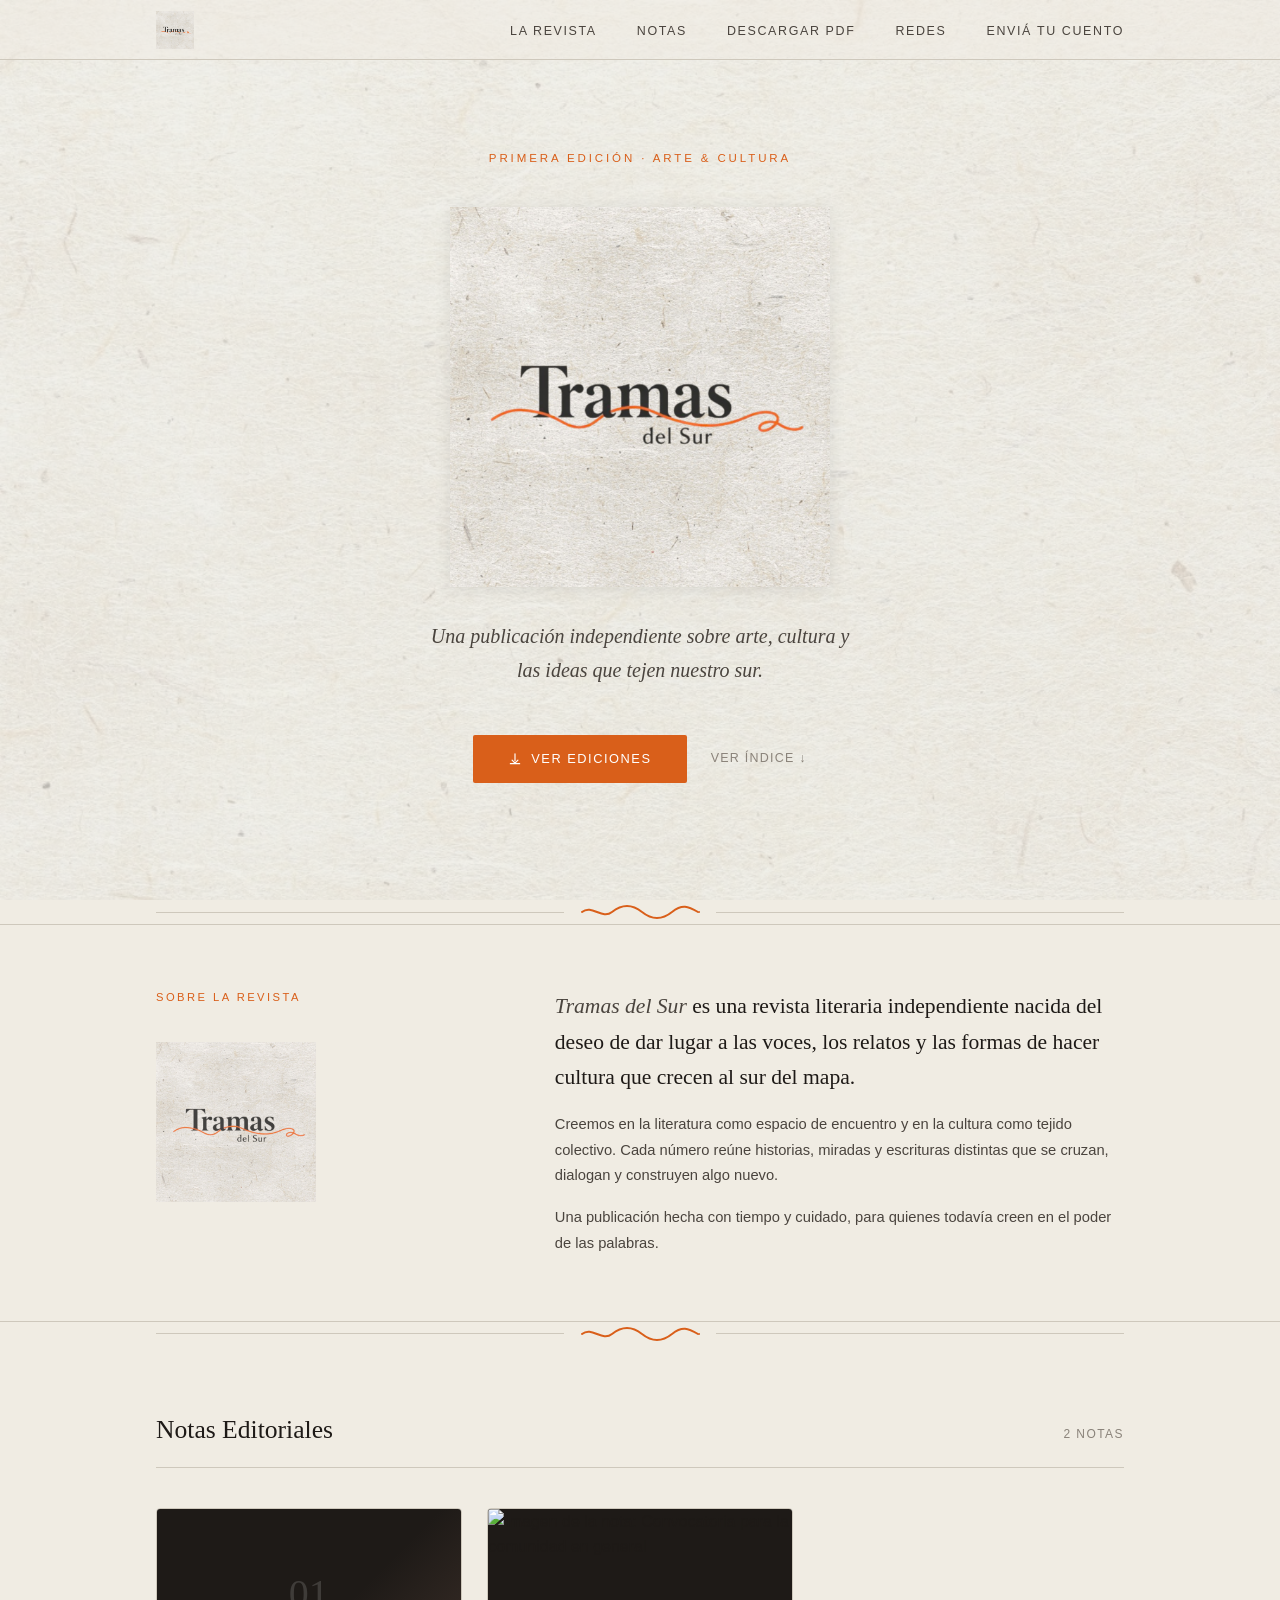
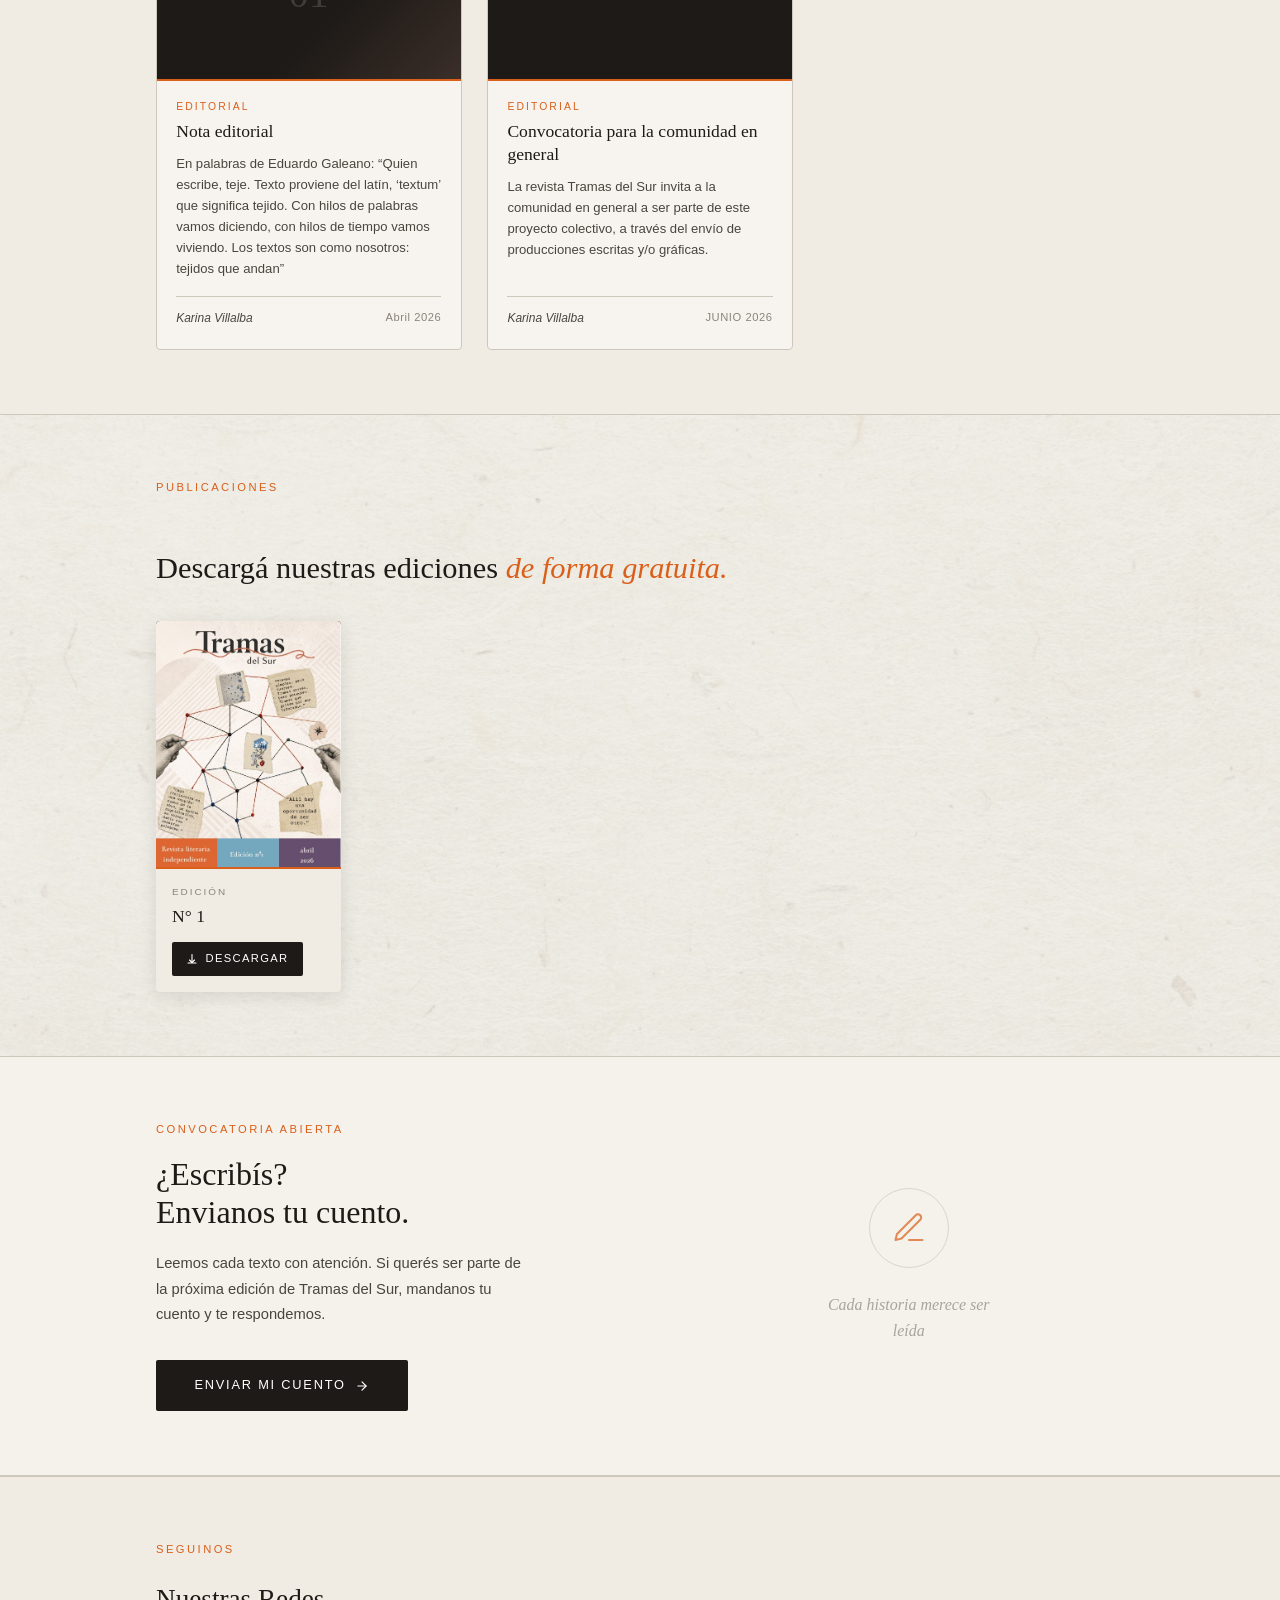
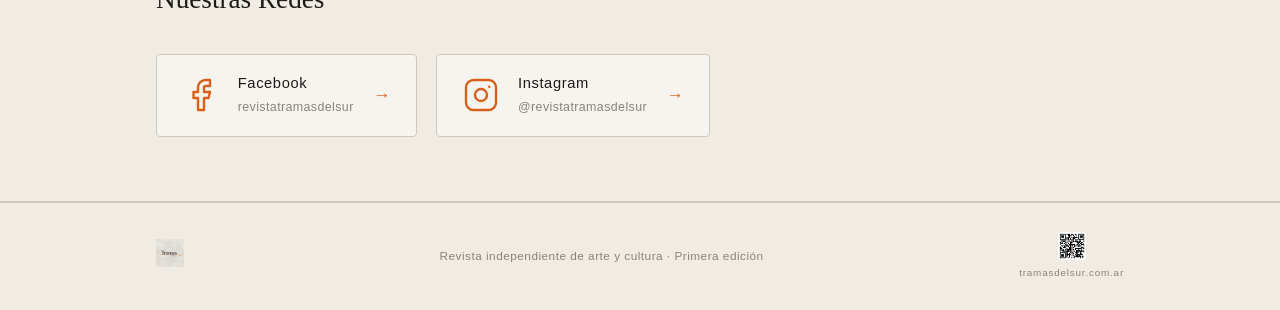
==== commit 3f933b63: "prueba con espacio" ====
--- a/index.html
+++ b/index.html
@@ -3,7 +3,7 @@
 <head>
   <meta charset="UTF-8" />
   <meta name="viewport" content="width=device-width, initial-scale=1.0" />
-  <meta name="description" content="Tramas del Sur — Revista independiente de arte y cultura del sur." />
+  <meta name="description" content="Tramas del Sur — Revista independiente de arte y cultura del sur." /> 
 
   <meta http-equiv="Content-Security-Policy" content="
     default-src 'self';
--- a/assets/css/styles.css
+++ b/assets/css/styles.css
@@ -706,8 +706,8 @@
 }
 
 .footer-qr img {
-  height: 52px;
-  width: 52px;
+  height: 28px;
+  width: 28px;
   object-fit: contain;
   display: block;
   border-radius: 3px;
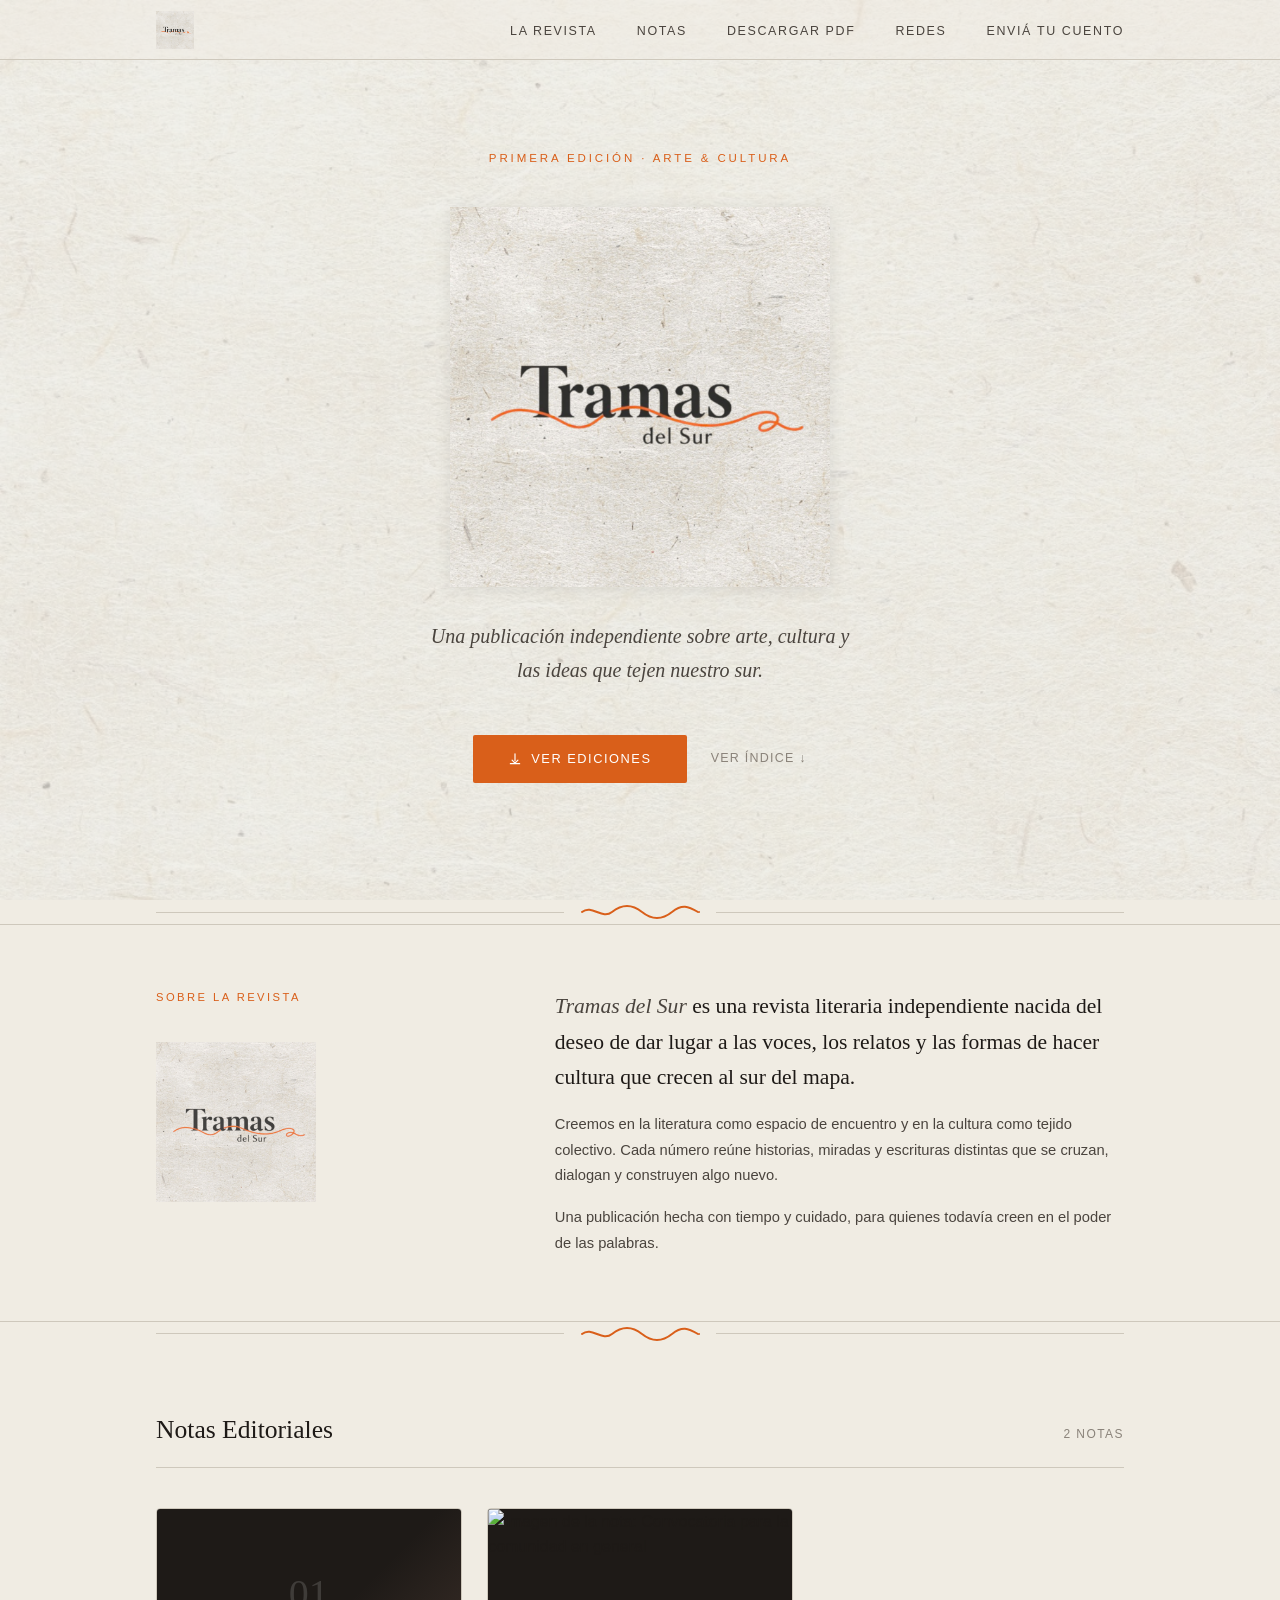
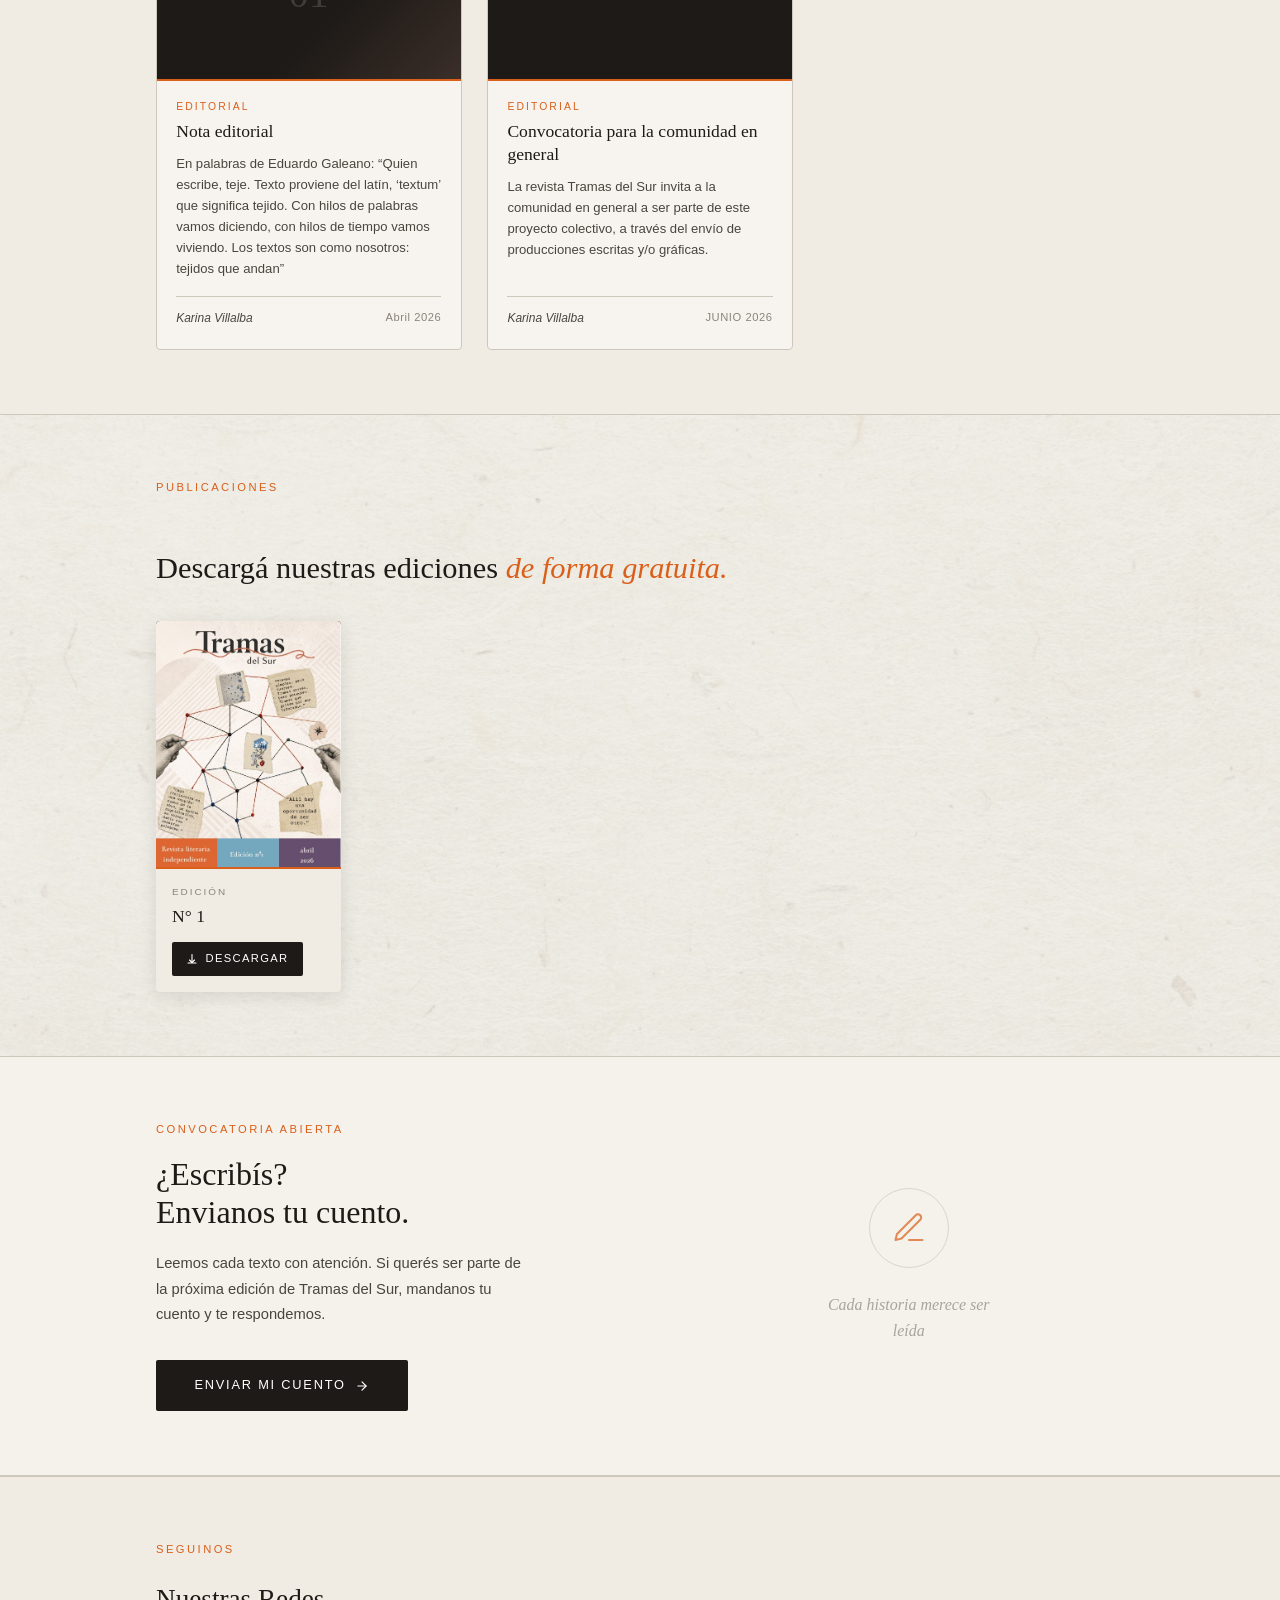
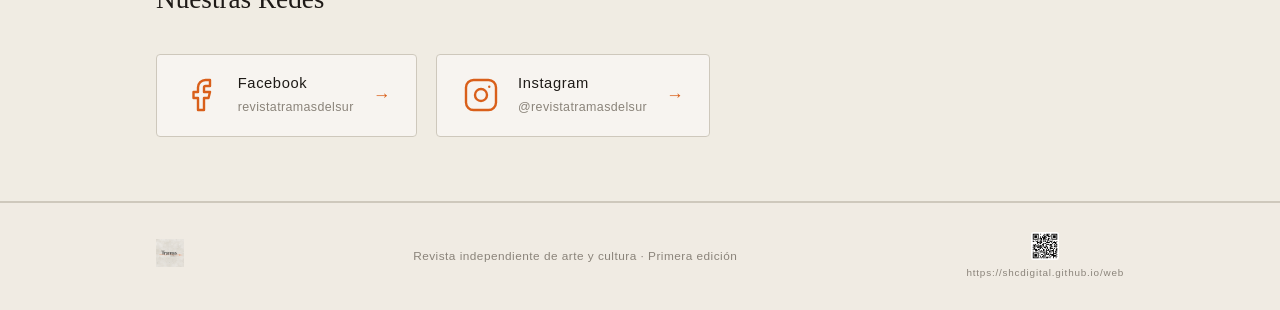
==== commit e2b6a775: "qr en pie de pagina shc" ====
--- a/index.html
+++ b/index.html
@@ -221,8 +221,8 @@
       </div>
       <span class="footer-copy">Revista independiente de arte y cultura · Primera edición</span>
       <div class="footer-qr">
-        <img src="assets/img/logo/qr.png" alt="Código QR — tramasdelsur.com.ar" />
-        <span>tramasdelsur.com.ar</span>
+        <img src="assets/img/logo/qr.png" alt="Código QR — Diseño Web" />
+        <span>https://shcdigital.github.io/web</span>
       </div>
     </div>
   </footer>
